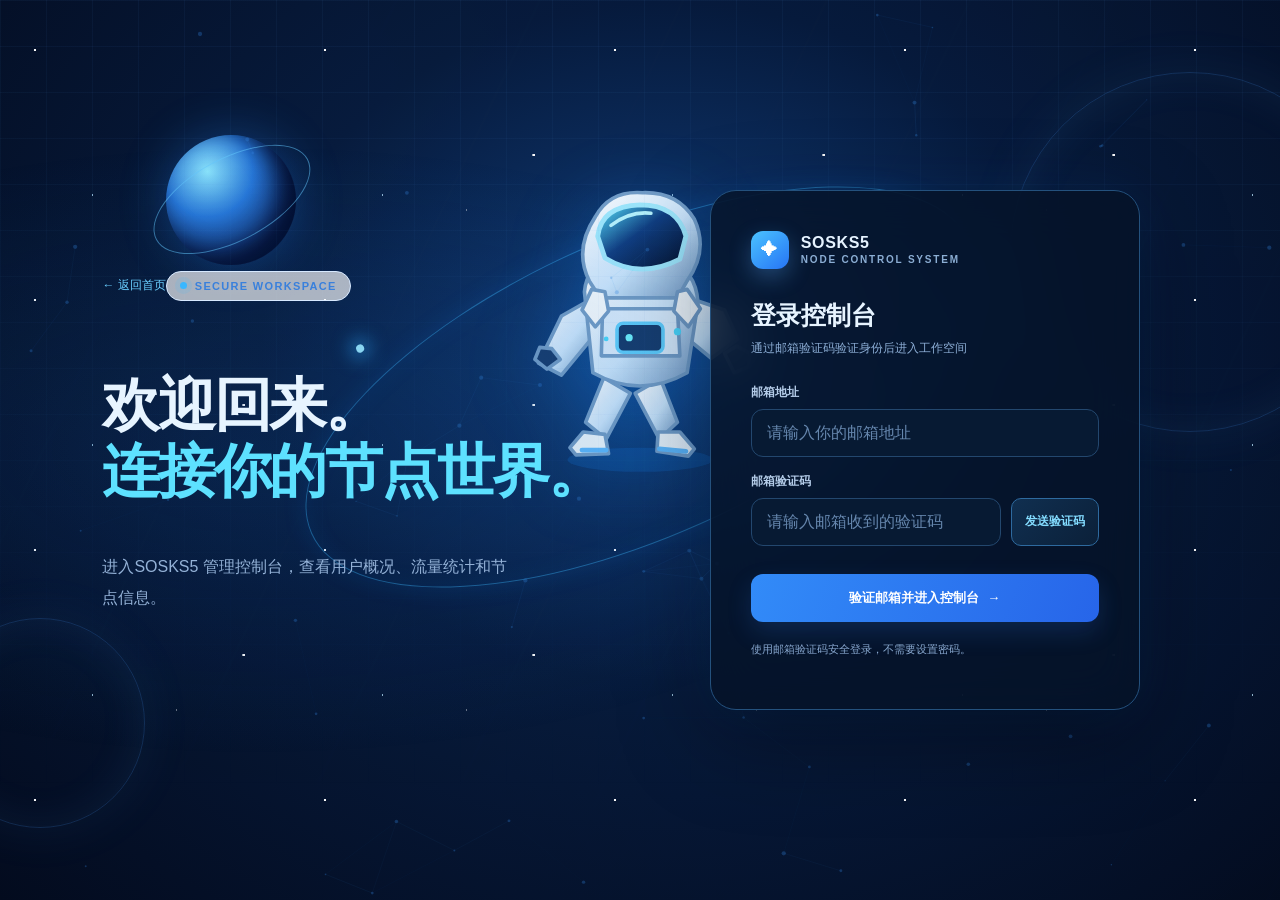
==== index.html @ ca7ce2de "Connect email code login to FastAPI auth endpoints" ====
<!doctype html>
<html lang="zh-CN">
<head>
<meta charset="utf-8">
<meta name="viewport" content="width=device-width, initial-scale=1, viewport-fit=cover">
<meta name="theme-color" content="#071b3d"><meta name="description" content="SOSKS5 海外服务与机器人管理控制台"><link rel="icon" type="image/svg+xml" href="data:image/svg+xml,%3Csvg xmlns=%27http://www.w3.org/2000/svg%27 viewBox=%270 0 64 64%27%3E%3Crect width=%2764%27 height=%2764%27 rx=%2716%27 fill=%27%230b2b5a%27/%3E%3Cpath d=%27M13 21h38v6H13zm0 16h38v6H13z%27 fill=%27%235de1ff%27/%3E%3Ctext x=%2732%27 y=%2734%27 font-size=%2717%27 text-anchor=%27middle%27 font-family=%27Arial%27 font-weight=%27bold%27 fill=%27white%27%3ES5%3C/text%3E%3C/svg%3E">
<title>SOSKS5 · 管理控制台</title>
<style>
:root{--blue:#2678f3;--blue2:#59b8ff;--navy:#10284d;--ink:#1e3555;--muted:#7890ad;--line:#dce9f8;--glass:rgba(255,255,255,.78);--shadow:0 24px 70px rgba(42,103,181,.13)}
*{box-sizing:border-box}html,body{margin:0;min-height:100%;font-family:Inter,-apple-system,BlinkMacSystemFont,"Segoe UI","PingFang SC","Microsoft YaHei",sans-serif;color:var(--ink);background:#f5faff}button,input{font:inherit}button{cursor:pointer}.ambient{position:fixed;inset:0;z-index:0;overflow:hidden;pointer-events:none;background:radial-gradient(ellipse at 18% 12%,rgba(101,185,255,.22),transparent 36%),radial-gradient(ellipse at 84% 72%,rgba(71,140,255,.13),transparent 38%),linear-gradient(135deg,#f9fcff,#edf6ff 55%,#fafdff)}.ambient:before{content:"";position:absolute;inset:-40%;background:repeating-linear-gradient(115deg,transparent 0 64px,rgba(72,150,235,.055) 65px 66px,transparent 67px 130px);animation:drift 32s linear infinite}.ambient:after{content:"";position:absolute;inset:0;background-image:linear-gradient(rgba(80,145,220,.055) 1px,transparent 1px),linear-gradient(90deg,rgba(80,145,220,.055) 1px,transparent 1px);background-size:46px 46px;mask-image:linear-gradient(to bottom,rgba(0,0,0,.8),transparent 90%)}#particles{position:absolute;inset:0;width:100%;height:100%;opacity:.7}.orb{position:absolute;border:1px solid rgba(76,159,255,.2);border-radius:50%;box-shadow:inset 0 0 45px rgba(98,178,255,.08),0 0 55px rgba(98,178,255,.07);animation:float 10s ease-in-out infinite}.orb.one{width:360px;height:360px;right:-90px;top:8%}.orb.two{width:210px;height:210px;left:-65px;bottom:8%;animation-delay:-4s}.app{position:relative;z-index:1;min-height:100vh}.topbar{height:78px;display:flex;align-items:center;justify-content:space-between;padding:0 clamp(20px,5vw,76px);border-bottom:1px solid rgba(204,225,247,.75);background:rgba(255,255,255,.58);backdrop-filter:blur(16px)}.brand{display:flex;align-items:center;gap:12px;font-weight:800;letter-spacing:.04em;color:#153861}.brandmark{width:38px;height:38px;display:grid;place-items:center;border-radius:12px;color:white;background:linear-gradient(140deg,#4bc3ff,#2674f5);box-shadow:0 8px 22px #5ba8f555}.brandmark svg{width:23px}.brand small{display:block;font-size:10px;color:#7d9abb;font-weight:600;letter-spacing:.18em;margin-top:2px}.nav{display:flex;align-items:center;gap:28px}.nav a{font-size:13px;color:#64809f;text-decoration:none}.nav a:hover{color:var(--blue)}.btn{border:0;border-radius:12px;padding:12px 19px;font-weight:700;font-size:13px;transition:.2s;display:inline-flex;align-items:center;justify-content:center;gap:8px}.btn-primary{color:white;background:linear-gradient(110deg,#328bf8,#2765e9);box-shadow:0 10px 25px #337ff52c}.btn-primary:hover{transform:translateY(-2px);box-shadow:0 14px 28px #337ff545}.btn-soft{color:#2d73d8;background:#e9f3ff;border:1px solid #d6e8ff}.eyebrow{display:inline-flex;align-items:center;gap:8px;border:1px solid #d7e9ff;border-radius:99px;padding:8px 13px;background:#ffffffa8;color:#3980dc;font-size:11px;font-weight:800;letter-spacing:.12em}.pulse{width:7px;height:7px;border-radius:50%;background:#39b7ff;box-shadow:0 0 0 5px #39b7ff22;animation:pulse 2s infinite}.hero{max-width:1200px;margin:auto;min-height:calc(100vh - 78px);padding:72px 28px 66px;display:grid;grid-template-columns:1.03fr .97fr;align-items:center;gap:48px}.hero-copy h1{font-size:clamp(40px,5.4vw,70px);line-height:1.12;letter-spacing:-.055em;margin:24px 0 20px;color:#16375f}.hero-copy h1 span{display:block;background:linear-gradient(100deg,#2a74ee,#48b9ff);-webkit-background-clip:text;background-clip:text;color:transparent}.hero-copy p{max-width:520px;line-height:1.9;color:#718aa8;font-size:15px}.hero-actions{display:flex;gap:12px;flex-wrap:wrap;margin-top:30px}.trust{display:flex;align-items:center;gap:15px;margin-top:42px;color:#8298b2;font-size:11px}.trust-line{height:1px;width:42px;background:#b9d5f2}.preview-wrap{position:relative;padding:16px}.preview-glow{position:absolute;inset:10% 0;border-radius:36px;background:#65b6ff44;filter:blur(45px)}.preview{position:relative;border:1px solid #ffffffd9;border-radius:24px;background:rgba(255,255,255,.76);backdrop-filter:blur(20px);box-shadow:0 30px 90px #4b91d526;padding:20px;transform:perspective(1000px) rotateY(-5deg) rotateX(2deg);animation:previewFloat 7s ease-in-out infinite}.preview-head{display:flex;align-items:center;justify-content:space-between;padding-bottom:17px;border-bottom:1px solid #e3eefb}.preview-title{font-weight:800;font-size:14px}.live{font-size:10px;color:#25a77c;background:#e4fbf2;border-radius:99px;padding:6px 9px}.preview-stats{display:grid;grid-template-columns:repeat(2,1fr);gap:12px;margin:17px 0}.stat{padding:15px;border:1px solid #e5effb;border-radius:15px;background:#ffffffb8}.stat label{display:block;color:#8aa0ba;font-size:10px}.stat strong{display:block;font-size:24px;color:#214d82;margin:8px 0 4px}.stat small{font-size:10px;color:#39a9d8}.chart{height:150px;padding:12px;border-radius:15px;background:linear-gradient(180deg,#f3f9ff,#ffffffa8);border:1px solid #e5effb}.chart svg{width:100%;height:100%;overflow:visible}.preview-users{display:flex;align-items:center;justify-content:space-between;margin-top:17px;font-size:11px;color:#7b93b0}.avatars{display:flex}.avatar{width:27px;height:27px;border-radius:50%;display:grid;place-items:center;border:2px solid white;background:#d8eaff;color:#3678c9;font-size:9px;margin-left:-6px}.features{max-width:1120px;margin:0 auto;padding:10px 28px 80px;display:grid;grid-template-columns:repeat(3,1fr);gap:18px}.feature{border:1px solid #e0edfb;background:#ffffffa6;border-radius:18px;padding:23px;box-shadow:0 10px 35px #568ec20a}.feature-icon{width:42px;height:42px;border-radius:13px;background:#e5f2ff;color:#3986e9;display:grid;place-items:center;font-size:20px}.feature h3{font-size:14px;margin:17px 0 8px}.feature p{font-size:12px;line-height:1.8;color:#8197b1;margin:0}.view{display:none;min-height:100vh}.view.active{display:block}.login-layout{min-height:100vh;display:grid;grid-template-columns:1fr 1fr;align-items:center;gap:5vw;padding:40px clamp(20px,8vw,120px)}.login-message h1{font-size:clamp(34px,4.5vw,58px);line-height:1.15;color:#17395f;letter-spacing:-.04em}.login-message p{color:#7890ad;line-height:1.9;max-width:420px}.login-card{width:min(100%,430px);justify-self:center;border:1px solid #ffffff;background:rgba(255,255,255,.78);backdrop-filter:blur(24px);box-shadow:var(--shadow);border-radius:26px;padding:clamp(24px,4vw,40px)}.login-card h2{margin:0 0 8px;font-size:25px;color:#1d416c}.sub{font-size:12px;color:#8ba0b8;margin:0 0 27px}.field{display:block;margin:16px 0}.field span{display:block;font-size:12px;font-weight:700;color:#4c6d91;margin-bottom:8px}.field input{width:100%;padding:14px 15px;border:1px solid #dce9f8;border-radius:12px;outline:none;background:#fafdff;color:#183b63}.field input:focus{border-color:#6db4ff;box-shadow:0 0 0 4px #6db4ff20}.login-card .btn{width:100%;margin-top:12px;padding:15px}.hint{font-size:11px;color:#8aa0b8;line-height:1.7;margin-top:18px}.backlink{border:0;background:none;color:#5487bf;padding:0;margin-bottom:30px;font-size:12px}.dash{display:grid;grid-template-columns:240px minmax(0,1fr);min-height:100vh}.sidebar{position:relative;z-index:2;padding:25px 16px;border-right:1px solid #deebf9;background:rgba(255,255,255,.73);backdrop-filter:blur(20px);display:flex;flex-direction:column}.sidebrand{padding:0 10px 28px}.side-label{font-size:10px;color:#9aadc4;font-weight:800;letter-spacing:.14em;padding:15px 12px 9px}.side-link{display:flex;align-items:center;gap:12px;width:100%;border:0;background:transparent;color:#7890ac;text-align:left;padding:12px;border-radius:12px;font-size:13px;margin:2px 0}.side-link .ico{width:22px;text-align:center;font-size:16px}.side-link.active,.side-link:hover{color:#2a76e6;background:#eaf4ff}.side-bottom{margin-top:auto;border-top:1px solid #e2edf9;padding-top:15px}.profile{display:flex;gap:10px;align-items:center;padding:12px}.profile-icon{width:34px;height:34px;border-radius:12px;background:linear-gradient(140deg,#bce8ff,#dbe7ff);display:grid;place-items:center;color:#3179d4}.profile strong{font-size:11px;display:block}.profile small{font-size:10px;color:#8ba1ba}.dash-main{min-width:0;padding:0 clamp(16px,3vw,38px) 40px}.dash-top{height:78px;display:flex;align-items:center;justify-content:space-between;border-bottom:1px solid #deebf9}.crumb{font-size:12px;color:#91a5bd}.crumb strong{color:#31557d}.top-actions{display:flex;align-items:center;gap:10px}.icon-btn{width:36px;height:36px;border-radius:11px;border:1px solid #dfebf8;background:#ffffffb5;color:#6487ae}.dash-content{padding-top:30px;max-width:1400px;margin:auto}.page-heading{display:flex;justify-content:space-between;align-items:center;gap:14px;margin-bottom:24px}.page-heading h1{margin:0;color:#193d68;font-size:25px;letter-spacing:-.03em}.page-heading p{margin:7px 0 0;color:#8ba0b9;font-size:12px}.overview-grid{display:grid;grid-template-columns:repeat(4,minmax(0,1fr));gap:14px}.metric{padding:19px;border:1px solid #deebf9;background:#ffffffbd;border-radius:17px;box-shadow:0 8px 30px #4b89c00a;min-width:0}.metric-top{display:flex;align-items:center;justify-content:space-between;color:#7f97b3;font-size:11px}.metric-icon{width:32px;height:32px;display:grid;place-items:center;border-radius:10px;background:#e8f3ff;color:#3886ed;font-size:16px}.metric strong{display:block;font-size:27px;color:#204a7b;margin:16px 0 7px;letter-spacing:-.04em}.metric small{font-size:10px;color:#7e9ab8}.metric small em{font-style:normal;color:#26a57a;font-weight:700}.dash-columns{display:grid;grid-template-columns:minmax(0,1.55fr) minmax(240px,.85fr);gap:16px;margin-top:17px}.panel{border:1px solid #deebf9;background:#ffffffbd;border-radius:18px;min-width:0;overflow:hidden}.panel-head{display:flex;align-items:center;justify-content:space-between;padding:19px 20px;border-bottom:1px solid #e7f0fa}.panel-head h3{margin:0;font-size:13px;color:#2c4f77}.panel-head small{font-size:10px;color:#91a6bf}.chart-large{height:240px;padding:20px}.chart-large svg{width:100%;height:100%}.usage-list{padding:8px 20px 17px}.usage-row{margin:16px 0}.usage-label{display:flex;justify-content:space-between;font-size:11px;color:#607d9e;margin-bottom:9px}.usage-label strong{color:#31577f}.bar{height:7px;background:#edf4fc;border-radius:99px;overflow:hidden}.bar span{display:block;height:100%;border-radius:99px;background:linear-gradient(90deg,#60c7ff,#3478f4)}.table-panel{margin-top:17px}.table-scroll{overflow-x:auto}table{width:100%;border-collapse:collapse;min-width:600px}th,td{text-align:left;padding:15px 20px;border-bottom:1px solid #edf3fa;font-size:11px}th{font-size:10px;letter-spacing:.04em;color:#91a5bd;background:#fbfdff;font-weight:700}td{color:#5c7898}.user-name{display:flex;align-items:center;gap:10px;color:#315477;font-weight:700}.mini-avatar{width:29px;height:29px;border-radius:10px;background:#e0f0ff;display:grid;place-items:center;color:#4288d6}.status{display:inline-flex;align-items:center;gap:6px;padding:6px 9px;border-radius:99px;font-size:10px;background:#e7fbf2;color:#279a72}.status:before{content:"";width:5px;height:5px;background:#29b887;border-radius:50%}.status.warn{background:#fff4df;color:#b88125}.status.warn:before{background:#e7ad42}.table-action{border:0;background:none;color:#3b82e7;font-size:11px}.empty-page{padding:60px 20px;text-align:center;color:#8198b3}.empty-page .bigicon{font-size:32px}.empty-page h2{color:#31577f;font-size:19px}.empty-page p{font-size:12px}.toast{position:fixed;z-index:10;bottom:24px;left:50%;transform:translate(-50%,20px);opacity:0;pointer-events:none;background:#173c67;color:white;border-radius:12px;padding:12px 18px;font-size:12px;box-shadow:0 12px 32px #173c6730;transition:.25s}.toast.show{opacity:1;transform:translate(-50%,0)}.mobile-menu{display:none}
@keyframes drift{to{transform:translate3d(80px,50px,0)}}@keyframes float{0%,100%{transform:translateY(0)}50%{transform:translateY(-18px)}}@keyframes pulse{50%{box-shadow:0 0 0 8px #39b7ff08}}@keyframes previewFloat{0%,100%{transform:perspective(1000px) rotateY(-5deg) rotateX(2deg) translateY(0)}50%{transform:perspective(1000px) rotateY(-3deg) rotateX(1deg) translateY(-9px)}}
@media(max-width:900px){.hero{grid-template-columns:1fr;gap:28px;padding-top:54px}.hero-copy{max-width:700px}.preview-wrap{max-width:650px;width:100%;margin:auto}.features{grid-template-columns:1fr 1fr}.login-layout{grid-template-columns:1fr;gap:28px;padding-top:50px;padding-bottom:50px}.login-message{text-align:center}.login-message p{margin:auto}.login-card{width:min(100%,480px)}.dash{grid-template-columns:76px minmax(0,1fr)}.sidebar{padding:20px 10px}.sidebrand{padding:0 9px 25px}.sidebrand .brandtext,.side-link .linktext,.side-label,.profile .profile-text{display:none}.side-link{justify-content:center;padding:13px 8px}.side-link .ico{font-size:18px}.profile{justify-content:center;padding:12px 0}.overview-grid{grid-template-columns:repeat(2,minmax(0,1fr))}.dash-columns{grid-template-columns:1fr}.dash-main{padding-left:18px;padding-right:18px}}
@media(max-width:560px){.topbar{height:66px;padding:0 17px}.nav{gap:12px}.nav a{display:none}.hero{min-height:auto;padding:52px 20px 45px}.hero-copy h1{font-size:43px}.hero-copy p{font-size:13px}.preview{padding:13px;transform:none;animation:none}.preview-stats{gap:8px}.stat{padding:12px}.stat strong{font-size:21px}.chart{height:120px}.features{grid-template-columns:1fr;padding:0 20px 50px}.feature{padding:20px}.trust{margin-top:30px}.login-layout{padding:28px 18px}.login-message h1{font-size:36px}.login-message p{font-size:13px}.login-card{padding:25px 21px}.dash{grid-template-columns:1fr}.sidebar{position:sticky;top:0;z-index:5;flex-direction:row;align-items:center;justify-content:space-between;padding:9px 12px;border-right:0;border-bottom:1px solid #deebf9}.sidebrand{padding:0}.sidebrand .brandtext{display:block}.sidebrand .brandtext small{display:none}.sidebrand .brandmark{width:34px;height:34px}.sidebar nav{display:flex;gap:3px}.side-label,.side-bottom{display:none}.side-link{margin:0;padding:9px 10px}.side-link .ico{font-size:16px}.linktext{display:none}.dash-main{padding:0 13px 30px}.dash-top{height:59px}.crumb{font-size:10px}.top-actions .btn{padding:10px 12px;font-size:11px}.dash-content{padding-top:22px}.page-heading h1{font-size:22px}.page-heading p{font-size:10px}.page-heading .btn{padding:10px 12px;font-size:11px}.overview-grid{gap:9px}.metric{padding:13px}.metric-top{font-size:10px}.metric-icon{width:27px;height:27px}.metric strong{font-size:23px;margin:12px 0 5px}.metric small{font-size:9px}.dash-columns{gap:12px}.panel-head{padding:15px}.chart-large{height:185px;padding:12px}.usage-list{padding:5px 15px 14px}.table-panel{margin-top:12px}.table-panel .panel-head{padding:15px}.mobile-menu{display:block}}
@media(prefers-reduced-motion:reduce){*,*:before,*:after{animation:none!important;scroll-behavior:auto!important;transition:none!important}}

/* SOSKS5 animated astronaut identity */
.astronaut-scene{position:absolute;inset:0;overflow:hidden;background:radial-gradient(ellipse at 52% 38%,#123f7d 0%,#071b3d 43%,#030b1e 100%);opacity:.98}
.astronaut-scene:before{content:"";position:absolute;inset:0;background-image:radial-gradient(2px 2px at 12% 20%,#fff 55%,transparent 70%),radial-gradient(1px 1px at 70% 12%,#b9e7ff 55%,transparent 70%),radial-gradient(2px 2px at 84% 62%,#fff 55%,transparent 70%),radial-gradient(1px 1px at 32% 78%,#b9e7ff 55%,transparent 70%),radial-gradient(1px 1px at 61% 84%,#fff 55%,transparent 70%);background-size:290px 250px;animation:starDrift 24s linear infinite}
.space-orbit{position:absolute;left:50%;top:43%;width:min(78vw,720px);height:min(34vw,300px);border:1px solid #3db8ff70;border-radius:50%;transform:translate(-50%,-50%) rotate(-24deg);box-shadow:0 0 24px #168aff20,inset 0 0 24px #168aff15;animation:orbitGlow 6s ease-in-out infinite}
.space-orbit:after{content:"";position:absolute;left:16%;top:-4px;width:8px;height:8px;border-radius:50%;background:#9ceaff;box-shadow:0 0 18px 6px #30aaff90}
.astronaut{position:absolute;width:clamp(150px,25vw,290px);left:50%;top:36%;transform:translate(-50%,-50%);filter:drop-shadow(0 15px 35px #168bff55);animation:astronautFloat 5.8s ease-in-out infinite;transform-origin:50% 50%}
.astronaut svg{width:100%;height:auto;overflow:visible}.space-planet{position:absolute;width:clamp(65px,11vw,130px);height:clamp(65px,11vw,130px);border-radius:50%;left:13%;top:15%;background:radial-gradient(circle at 32% 28%,#8ee8ff,#2879db 35%,#10275e 72%);box-shadow:inset -14px -10px 24px #020c2c,0 0 48px #288dff55;animation:planetFloat 9s ease-in-out infinite}.space-planet:after{content:"";position:absolute;inset:18% -16%;border:1px solid #65caff88;border-radius:50%;transform:rotate(-28deg)}
@keyframes astronautFloat{0%,100%{translate:0 0;rotate:-3deg}50%{translate:0 -16px;rotate:3deg}}@keyframes planetFloat{0%,100%{translate:0 0}50%{translate:8px -10px}}@keyframes starDrift{from{background-position:0 0,0 0,0 0,0 0,0 0}to{background-position:290px 250px,-190px 160px,130px -200px,250px 180px,-170px 90px}}@keyframes orbitGlow{0%,100%{opacity:.55}50%{opacity:1}}
@media(max-width:700px){.astronaut-scene{background:radial-gradient(ellipse at 50% 34%,#123f7d 0%,#071b3d 45%,#030b1e 100%)}.space-orbit{width:118vw;height:52vw;top:34%}.astronaut{width:clamp(170px,58vw,250px);top:32%}.space-planet{left:5%;top:13%;width:68px;height:68px}}
@media(prefers-reduced-motion:reduce){.astronaut,.space-planet,.space-orbit,.astronaut-scene:before{animation:none!important}}

/* Dark glass login is the default entry point on GitHub Pages. */
html,body{background:#030914;color:#e6f3ff}
.ambient{background:radial-gradient(ellipse at 18% 15%,rgba(24,102,190,.28),transparent 38%),radial-gradient(ellipse at 82% 78%,rgba(25,75,160,.24),transparent 40%),linear-gradient(135deg,#030711,#071a34 58%,#020711)}
.ambient:before{background:repeating-linear-gradient(115deg,transparent 0 64px,rgba(76,170,255,.07) 65px 66px,transparent 67px 130px)}
.ambient:after{background-image:linear-gradient(rgba(80,145,220,.08) 1px,transparent 1px),linear-gradient(90deg,rgba(80,145,220,.08) 1px,transparent 1px)}
.login-layout{position:relative;z-index:1;background:radial-gradient(ellipse at 20% 50%,rgba(22,90,166,.18),transparent 48%);color:#e6f3ff}
.login-message h1{color:#e7f4ff}.login-message h1 span{color:#5de1ff!important}
.login-message p{color:#94b2d7}
.login-card{background:rgba(5,19,40,.82);border-color:#24517d;box-shadow:0 28px 90px rgba(0,0,0,.38),0 0 50px rgba(34,137,255,.10)}
.login-card h2{color:#e7f4ff}.login-card .sub{color:#8daed5}
.field span{color:#b4cce8}.field input{background:#071a33;border-color:#23476e;color:#e8f4ff}
.field input::placeholder{color:#6586ad}.field input:focus{border-color:#55c9ff;box-shadow:0 0 0 4px #3abaff20}
.login-card .hint{color:#89a8cf}.backlink{color:#6acfff}
.login-layout .brand{color:#e6f3ff}.login-layout .brand small{color:#8caed4}
@media(max-width:760px){.login-layout{grid-template-columns:1fr;gap:18px;padding:28px 20px}.login-message h1{font-size:clamp(32px,9vw,46px)}.login-card{width:100%;max-width:460px}.login-message p{font-size:13px}}


.code-field{display:flex;gap:10px;align-items:stretch}
.code-field input{flex:1;min-width:0}
.send-code-btn{flex:0 0 auto;border:1px solid #2e6a9f;border-radius:10px;background:linear-gradient(135deg,#102f50,#0b2039);color:#83dcff;padding:0 13px;font-size:12px;font-weight:700;cursor:pointer;white-space:nowrap;transition:.2s}
.send-code-btn:hover:not(:disabled){border-color:#63d7ff;box-shadow:0 0 18px #28aaff22}
.send-code-btn:disabled{opacity:.55;cursor:not-allowed}
.auth-error{display:none;color:#ff737e;font-size:12px;line-height:1.65;margin:12px 0 0;overflow-wrap:anywhere}
.auth-error.visible{display:block}
#loginBtn:disabled{opacity:.65;cursor:wait}

</style>
</head>
<body>
<div class="ambient"><div class="astronaut-scene" aria-hidden="true"><div class="space-planet"></div><div class="space-orbit"></div><div class="astronaut"><svg viewBox="0 0 240 270" xmlns="http://www.w3.org/2000/svg" role="img" aria-label="漂浮的宇航员"><defs><linearGradient id="suit" x1="0" y1="0" x2="1" y2="1"><stop stop-color="#fff"/><stop offset=".55" stop-color="#cce8ff"/><stop offset="1" stop-color="#719cc8"/></linearGradient><linearGradient id="visor" x1="0" y1="0" x2="1" y2="1"><stop stop-color="#57e5ff"/><stop offset=".45" stop-color="#123f83"/><stop offset="1" stop-color="#06132d"/></linearGradient></defs><ellipse cx="120" cy="249" rx="60" ry="10" fill="#168bff" opacity=".18"/><g stroke="#739ec9" stroke-width="3" stroke-linejoin="round"><path d="M83 145 55 179 36 169 55 130 78 117Z" fill="url(#suit)"/><path d="M151 142 179 165 201 149 190 125 163 116Z" fill="url(#suit)"/><path d="M90 181 75 218 92 232 112 194Z" fill="url(#suit)"/><path d="M137 182 151 218 136 232 116 194Z" fill="url(#suit)"/><path d="M73 226 91 228 94 244 67 245 62 239Z" fill="#edf8ff"/><path d="M135 226 153 226 165 240 160 246 134 242Z" fill="#edf8ff"/><path d="M74 110 Q76 87 99 83 L143 85 Q166 91 168 119 L159 177 Q120 199 81 177Z" fill="url(#suit)"/><path d="M89 124 151 124 153 163 88 163Z" fill="#d9edff"/><rect x="101" y="136" width="38" height="24" rx="5" fill="#173d70" stroke="#5fcfff"/><circle cx="111" cy="148" r="3" fill="#6ef2ff" stroke="none"/><path d="M78 101 Q65 75 83 48 Q95 26 122 28 Q151 27 165 50 Q177 76 159 101 L151 115 87 115Z" fill="url(#suit)"/><path d="M85 64 Q88 39 120 38 Q151 38 158 64 L153 83 Q120 100 91 82Z" fill="url(#visor)" stroke="#9feaff" stroke-width="4"/><path d="M96 55 Q112 43 129 45" fill="none" stroke="#b8f5ff" stroke-width="3" stroke-linecap="round"/><path d="M80 108 72 125 83 139 94 126 91 110Z" fill="#f4fbff"/><path d="M159 108 170 124 160 139 148 126 151 110Z" fill="#f4fbff"/><path d="M54 166 43 174 33 166 37 156 47 157Z" fill="#173d70"/><path d="M190 161 200 155 211 161 210 172 198 177Z" fill="#173d70"/><path d="M72 241 92 241M136 240 158 242" stroke="#5ebaff" stroke-width="4" stroke-linecap="round"/></g><g fill="#4ad9ff"><circle cx="151" cy="143" r="3"/><circle cx="92" cy="149" r="2"/></g></svg></div><canvas id="particles"></canvas></div><div class="orb one"></div><div class="orb two"></div></div>
<div class="app">
<section id="landing" class="view">
<header class="topbar"><div class="brand"><div class="brandmark"><svg viewBox="0 0 24 24" fill="none" stroke="currentColor" stroke-width="1.8"><path d="M12 2 21 7v10l-9 5-9-5V7l9-5Z"/><path d="m7 9 5-3 5 3-5 3-5-3Zm0 5 5 3 5-3M12 12v5"/></svg></div><div>SOSKS5<small>NODE CONTROL SYSTEM</small></div></div><nav class="nav"><a href="#features">功能亮点</a><a href="#preview">界面预览</a><button class="btn btn-primary" onclick="showView('login')">进入控制台 ↗</button></nav></header>
<main class="hero"><div class="hero-copy"><div class="eyebrow"><span class="pulse"></span> NEXT-GEN NODE MANAGEMENT</div><h1>让节点管理<span>更清晰、更简单。</span></h1><p>轻量、直观的多协议节点管理中心。把用户、流量和节点状态集中在一个清爽的控制台中，随时掌握运行概况。</p><div class="hero-actions"><button class="btn btn-primary" onclick="showView('login')">开始使用 <span>→</span></button><a class="btn btn-soft" href="#features" style="text-decoration:none">探索功能 ↓</a></div><div class="trust"><span class="trust-line"></span><span>LIGHTWEIGHT</span><span>·</span><span>REAL-TIME READY</span><span>·</span><span>MOBILE FRIENDLY</span></div></div>
<div class="preview-wrap" id="preview"><div class="preview-glow"></div><div class="preview"><div class="preview-head"><div class="preview-title">系统运行概览 <small style="display:block;color:#8ca3bd;font-weight:400;font-size:10px;margin-top:5px">NODE OVERVIEW / DEMO</small></div><span class="live">● 演示数据</span></div><div class="preview-stats"><div class="stat"><label>在线用户</label><strong>128</strong><small>↗ 运行状态良好</small></div><div class="stat"><label>总流量使用</label><strong>68.4 <small style="display:inline;font-size:12px;color:#4d84c1">GB</small></strong><small>本周期累计</small></div></div><div class="chart"><svg viewBox="0 0 420 140" preserveAspectRatio="none"><defs><linearGradient id="area" x1="0" x2="0" y1="0" y2="1"><stop offset="0%" stop-color="#5bb7ff" stop-opacity=".32"/><stop offset="100%" stop-color="#5bb7ff" stop-opacity="0"/></linearGradient></defs><g stroke="#e1edf9" stroke-dasharray="3 5"><path d="M0 25H420M0 60H420M0 95H420M0 130H420"/></g><path d="M0 106 C24 95 32 110 55 83 S88 94 112 72 S151 82 175 54 S207 75 231 64 S264 28 289 45 S325 70 347 37 S389 55 420 18 L420 140 L0 140Z" fill="url(#area)"/><path d="M0 106 C24 95 32 110 55 83 S88 94 112 72 S151 82 175 54 S207 75 231 64 S264 28 289 45 S325 70 347 37 S389 55 420 18" fill="none" stroke="#388cf4" stroke-width="2.5" stroke-linecap="round"/></svg></div><div class="preview-users"><span>活跃用户分布</span><div class="avatars"><div class="avatar">A</div><div class="avatar">B</div><div class="avatar">C</div><div class="avatar">+125</div></div></div></div></div></main>
<div id="features" class="features"><article class="feature"><div class="feature-icon">⌁</div><h3>流量一目了然</h3><p>集中查看流量使用情况与配额，帮助你快速发现异常使用。</p></article><article class="feature"><div class="feature-icon">◇</div><h3>用户管理更轻松</h3><p>统一整理用户、协议与状态，减少重复操作，让管理更高效。</p></article><article class="feature"><div class="feature-icon">◎</div><h3>轻量清爽的体验</h3><p>蓝白科技视觉、动态粒子背景与响应式布局，手机电脑都好用。</p></article></div>
</section>
<section id="login" class="view active"><div class="login-layout"><div class="login-message"><button class="backlink" onclick="showView('landing')">← 返回首页</button><div class="eyebrow"><span class="pulse"></span> SECURE WORKSPACE</div><h1>欢迎回来。<br><span style="color:#3988f3">连接你的节点世界。</span></h1><p>进入SOSKS5 管理控制台，查看用户概况、流量统计和节点信息。</p></div><form class="login-card" id="loginForm"><div class="brand" style="margin-bottom:30px"><div class="brandmark">✦</div><div>SOSKS5<small>NODE CONTROL SYSTEM</small></div></div><h2>登录控制台</h2><p class="sub">通过邮箱验证码验证身份后进入工作空间</p><label class="field"><span>邮箱地址</span><input id="username" type="email" autocomplete="email" placeholder="请输入你的邮箱地址" required></label><div class="field"><span>邮箱验证码</span><div class="code-field"><input id="password" type="text" inputmode="numeric" autocomplete="one-time-code" placeholder="请输入邮箱收到的验证码" required><button class="send-code-btn" id="sendCodeBtn" type="button">发送验证码</button></div></div><button class="btn btn-primary" id="loginBtn" type="submit">验证邮箱并进入控制台 <span>→</span></button><p id="authError" class="auth-error" role="alert" aria-live="polite"></p><p id="authHint" class="hint">使用邮箱验证码安全登录，不需要设置密码。</p></form></div></section>
<section id="dashboard" class="view"><div class="dash"><aside class="sidebar"><div class="sidebrand"><div class="brand"><div class="brandmark">✦</div><div class="brandtext">SOSKS5<small>CONTROL CENTER</small></div></div></div><div class="side-label">工作空间</div><nav><button class="side-link active" data-page="overview" onclick="showPage('overview',this)"><span class="ico">▦</span><span class="linktext">总览</span></button><button class="side-link" data-page="users" onclick="showPage('users',this)"><span class="ico">♙</span><span class="linktext">用户管理</span></button><button class="side-link" data-page="nodes" onclick="showPage('nodes',this)"><span class="ico">⌘</span><span class="linktext">节点管理</span></button><button class="side-link" data-page="bots" onclick="showPage('bots',this)"><span class="ico">◉</span><span class="linktext">机器人管理</span></button><button class="side-link" data-page="settings" onclick="showPage('settings',this)"><span class="ico">⚙</span><span class="linktext">系统设置</span></button></nav><div class="side-bottom"><button class="side-link" onclick="showView('landing')"><span class="ico">↪</span><span class="linktext">退出演示</span></button><div class="profile"><div class="profile-icon">♙</div><div class="profile-text"><strong>管理员</strong><small>演示工作空间</small></div></div></div></aside><main class="dash-main"><header class="dash-top"><div class="crumb">工作空间　/　<strong id="crumbTitle">总览</strong></div><div class="top-actions"><span class="live">● 演示模式</span><button class="icon-btn" onclick="toast('通知中心将在后续版本接入')" aria-label="通知">♧</button></div></header><div class="dash-content" id="dashContent"></div></main></div></section>
</div><div class="toast" id="toast"></div>
<script>
const $=s=>document.querySelector(s);let currentPage='overview';
function showView(id){document.querySelectorAll('.view').forEach(v=>v.classList.remove('active'));$('#'+id).classList.add('active');window.scrollTo({top:0,behavior:'smooth'});if(id==='dashboard')renderPage(currentPage)}

const AUTH_API='https://api.lynli.me/api/auth';
const emailInput=$('#username'),codeInput=$('#password'),sendCodeBtn=$('#sendCodeBtn'),loginBtn=$('#loginBtn'),authError=$('#authError'),authHint=$('#authHint');
let codeCountdownTimer=null,codeSeconds=0;
function showAuthError(message){authError.textContent=message||'请求失败，请稍后重试。';authError.classList.add('visible')}
function clearAuthError(){authError.textContent='';authError.classList.remove('visible')}
function validEmail(){const email=emailInput.value.trim();if(!emailInput.checkValidity()||!email){showAuthError('请输入有效的邮箱地址。');emailInput.focus();return ''}return email}
async function postAuth(path,payload){
  const response=await fetch(AUTH_API+path,{method:'POST',headers:{'Content-Type':'application/json','Accept':'application/json'},body:JSON.stringify(payload)});
  let result={};const raw=await response.text();
  try{result=raw?JSON.parse(raw):{}}catch(_){result={detail:raw}}
  if(!response.ok){throw new Error(result.detail||result.message||result.error||('请求失败（HTTP '+response.status+'）'))}
  return result;
}
sendCodeBtn.addEventListener('click',async()=>{
  clearAuthError();const email=validEmail();if(!email)return;
  if(codeSeconds>0)return;
  sendCodeBtn.disabled=true;sendCodeBtn.textContent='发送中…';
  try{
    const result=await postAuth('/send-code',{email});
    if(result.success===false||result.code===0||result.error)throw new Error(result.detail||result.message||result.error||'验证码发送失败。');
    codeSeconds=60;sendCodeBtn.textContent='重新发送（60秒）';
    codeCountdownTimer=setInterval(()=>{codeSeconds--;if(codeSeconds<=0){clearInterval(codeCountdownTimer);codeCountdownTimer=null;sendCodeBtn.disabled=false;sendCodeBtn.textContent='重新发送'}else{sendCodeBtn.textContent='重新发送（'+codeSeconds+'秒）'}},1000);
    authHint.textContent=result.message||'如果邮箱已注册，请查收验证码邮件。';
  }catch(error){
    sendCodeBtn.disabled=false;sendCodeBtn.textContent='发送验证码';
    showAuthError(error.message||'验证码发送失败，请稍后重试。');
  }
});
$('#loginForm').addEventListener('submit',async e=>{
  e.preventDefault();clearAuthError();
  const email=validEmail();if(!email)return;
  const code=codeInput.value.trim();if(!code){showAuthError('请输入邮箱验证码。');codeInput.focus();return}
  loginBtn.disabled=true;loginBtn.textContent='正在验证…';
  try{
    const result=await postAuth('/login',{email,code});
    const token=result.access_token||(result.data&&result.data.access_token);
    if(!token)throw new Error(result.detail||result.message||'登录接口未返回 access_token。');
    localStorage.setItem('access_token',token);
    toast('登录成功');
    authHint.textContent='登录成功，正在进入控制台…';
    window.location.href='/xieyimianban/admin.html';
  }catch(error){
    showAuthError(error.message||'登录失败，请检查验证码后重试。');
  }finally{
    loginBtn.disabled=false;loginBtn.innerHTML='验证邮箱并进入控制台 <span>→</span>';
  }
});

function showPage(page,el){currentPage=page;document.querySelectorAll('.side-link[data-page]').forEach(x=>x.classList.toggle('active',x.dataset.page===page));renderPage(page)}
function renderPage(page){const titles={overview:'总览',users:'用户管理',nodes:'节点管理',bots:'机器人管理',settings:'系统设置'};$('#crumbTitle').textContent=titles[page]||'总览';const c=$('#dashContent');
if(page==='overview'){c.innerHTML=`<div class="page-heading"><div><h1>系统总览</h1><p>欢迎回来，以下是你的节点运行概况。</p></div><button class="btn btn-soft" onclick="toast('当前显示演示数据')">↻ 刷新概览</button></div><div class="overview-grid"><div class="metric"><div class="metric-top">总用户数 <span class="metric-icon">♙</span></div><strong>128</strong><small><em>演示</em>　注册用户总量</small></div><div class="metric"><div class="metric-top">在线用户 <span class="metric-icon">◎</span></div><strong>96</strong><small><em>75%</em>　演示在线比例</small></div><div class="metric"><div class="metric-top">本周期流量 <span class="metric-icon">⌁</span></div><strong>68.4 GB</strong><small>总配额 120 GB（演示）</small></div><div class="metric"><div class="metric-top">运行节点 <span class="metric-icon">⌘</span></div><strong>3 <small style="font-size:12px">/ 3</small></strong><small><em>正常</em>　演示状态</small></div></div><div class="dash-columns"><section class="panel"><div class="panel-head"><h3>流量使用趋势</h3><small>最近 7 天 · 演示数据</small></div><div class="chart-large"><svg viewBox="0 0 600 220" preserveAspectRatio="none"><defs><linearGradient id="dashArea" x1="0" x2="0" y1="0" y2="1"><stop offset="0%" stop-color="#51b6ff" stop-opacity=".3"/><stop offset="100%" stop-color="#51b6ff" stop-opacity="0"/></linearGradient></defs><g stroke="#e4effa" stroke-dasharray="4 5"><path d="M0 25H600M0 70H600M0 115H600M0 160H600M0 205H600"/></g><path d="M0 166 C35 145 48 178 90 126 S145 155 180 105 S232 121 270 88 S315 120 355 66 S400 92 445 78 S490 35 530 55 S570 40 600 22 L600 220 L0 220Z" fill="url(#dashArea)"/><path d="M0 166 C35 145 48 178 90 126 S145 155 180 105 S232 121 270 88 S315 120 355 66 S400 92 445 78 S490 35 530 55 S570 40 600 22" fill="none" stroke="#3a8cf4" stroke-width="3" stroke-linecap="round"/></svg></div></section><section class="panel"><div class="panel-head"><h3>流量配额使用</h3><small>按协议统计</small></div><div class="usage-list"><div class="usage-row"><div class="usage-label"><span>VLESS</span><strong>42.8 GB / 70 GB</strong></div><div class="bar"><span style="width:61%"></span></div></div><div class="usage-row"><div class="usage-label"><span>VMess</span><strong>18.6 GB / 35 GB</strong></div><div class="bar"><span style="width:53%"></span></div></div><div class="usage-row"><div class="usage-label"><span>Trojan</span><strong>7.0 GB / 15 GB</strong></div><div class="bar"><span style="width:47%"></span></div></div><p style="font-size:10px;color:#91a6bd;line-height:1.8;margin-top:23px">图表为界面演示数据，后续接入节点 API 后显示真实流量。</p></div></section></div><section class="panel table-panel"><div class="panel-head"><h3>最近用户</h3><button class="table-action" onclick="showPage('users')">查看全部 →</button></div><div class="table-scroll"><table><thead><tr><th>用户</th><th>协议</th><th>流量使用</th><th>状态</th><th>创建时间</th></tr></thead><tbody><tr><td><div class="user-name"><span class="mini-avatar">L</span>lin_001</div></td><td>VLESS</td><td>8.2 / 20 GB</td><td><span class="status">正常</span></td><td>2026-10-27</td></tr><tr><td><div class="user-name"><span class="mini-avatar">M</span>momo_02</div></td><td>VMess</td><td>12.6 / 15 GB</td><td><span class="status warn">接近限额</span></td><td>2026-10-26</td></tr><tr><td><div class="user-name"><span class="mini-avatar">A</span>alpha_03</div></td><td>Trojan</td><td>3.1 / 10 GB</td><td><span class="status">正常</span></td><td>2026-10-25</td></tr></tbody></table></div></section>`;}
else if(page==='users'){c.innerHTML=`<div class="page-heading"><div><h1>用户管理</h1><p>查看用户、协议与流量配额。当前为演示列表。</p></div><button class="btn btn-primary" onclick="toast('新增用户表单将在接入后端时实现')">＋ 新增用户</button></div><section class="panel table-panel" style="margin-top:0"><div class="panel-head"><h3>用户列表</h3><small>共 3 条演示记录</small></div><div class="table-scroll"><table><thead><tr><th>用户</th><th>协议</th><th>流量使用</th><th>流量限制</th><th>状态</th><th>操作</th></tr></thead><tbody><tr><td><div class="user-name"><span class="mini-avatar">L</span>lin_001</div></td><td>VLESS</td><td>8.2 GB</td><td>20 GB</td><td><span class="status">正常</span></td><td><button class="table-action" onclick="toast('编辑功能将在后续接入')">编辑</button></td></tr><tr><td><div class="user-name"><span class="mini-avatar">M</span>momo_02</div></td><td>VMess</td><td>12.6 GB</td><td>15 GB</td><td><span class="status warn">接近限额</span></td><td><button class="table-action" onclick="toast('编辑功能将在后续接入')">编辑</button></td></tr><tr><td><div class="user-name"><span class="mini-avatar">A</span>alpha_03</div></td><td>Trojan</td><td>3.1 GB</td><td>10 GB</td><td><span class="status">正常</span></td><td><button class="table-action" onclick="toast('编辑功能将在后续接入')">编辑</button></td></tr></tbody></table></div></section>`;}
else if(page==='nodes'){c.innerHTML=`<div class="page-heading"><div><h1>节点管理</h1><p>集中查看节点健康状态与 API 连接情况。</p></div><button class="btn btn-primary" onclick="toast('添加节点功能将在后续接入')">＋ 添加节点</button></div><div class="overview-grid"><div class="metric"><div class="metric-top">节点总数 <span class="metric-icon">⌘</span></div><strong>3</strong><small>演示节点</small></div><div class="metric"><div class="metric-top">正常运行 <span class="metric-icon">◎</span></div><strong>3</strong><small><em>100%</em> 演示状态</small></div><div class="metric"><div class="metric-top">API 连接 <span class="metric-icon">↔</span></div><strong>待接入</strong><small>尚未连接真实节点</small></div><div class="metric"><div class="metric-top">服务监控 <span class="metric-icon">⌁</span></div><strong>预览</strong><small>真实状态后续接入</small></div></div><section class="panel table-panel"><div class="panel-head"><h3>节点列表</h3><small>演示信息，不代表真实服务器状态</small></div><div class="table-scroll"><table><thead><tr><th>节点名称</th><th>协议</th><th>地址</th><th>连接状态</th><th>操作</th></tr></thead><tbody><tr><td>US-East-01</td><td>VLESS</td><td>未配置</td><td><span class="status warn">未连接</span></td><td><button class="table-action" onclick="toast('节点配置将在后续实现')">配置</button></td></tr><tr><td>US-West-01</td><td>VMess</td><td>未配置</td><td><span class="status warn">未连接</span></td><td><button class="table-action" onclick="toast('节点配置将在后续实现')">配置</button></td></tr><tr><td>Backup-01</td><td>Trojan</td><td>未配置</td><td><span class="status warn">未连接</span></td><td><button class="table-action" onclick="toast('节点配置将在后续实现')">配置</button></td></tr></tbody></table></div></section>`;}
else if(page==='bots'){c.innerHTML=`<div class="page-heading"><div><h1>机器人管理</h1><p>连接你拥有或获授权管理的机器人；未连接 API 前不会显示虚假的在线状态。</p></div></div><div class="overview-grid"><div class="metric"><div class="metric-top">safew <span class="metric-icon">◉</span></div><strong style="font-size:20px">待连接</strong><small>需要机器人 API / 服务地址</small><button class="btn btn-soft" style="margin-top:14px" onclick="toast('safew 尚未接入后端 API，当前不能真实操控')">配置连接</button></div><div class="metric"><div class="metric-top">mivra <span class="metric-icon">◉</span></div><strong style="font-size:20px">待连接</strong><small>需要机器人 API / 服务地址</small><button class="btn btn-soft" style="margin-top:14px" onclick="toast('mivra 尚未接入后端 API，当前不能真实操控')">配置连接</button></div><div class="metric"><div class="metric-top">telegram <span class="metric-icon">◉</span></div><strong style="font-size:20px">待连接</strong><small>需要 Telegram Bot Token 与允许操作的命令范围</small><button class="btn btn-soft" style="margin-top:14px" onclick="toast('Telegram 尚未接入后端 API，当前不能真实操控')">配置连接</button></div></div><section class="panel" style="margin-top:18px"><div class="panel-head"><h3>连接状态</h3><small>安全提示</small></div><p style="color:#718aa8;line-height:1.9;font-size:13px">所有操作按钮目前仅为界面预览。正式接入后，密钥只存服务器环境变量，不写进网页或 GitHub 文件；执行重启、停止、发消息等操作前会按权限校验并记录审计日志。</p></section>`;}
else{c.innerHTML=`<div class="page-heading"><div><h1>系统设置</h1><p>管理控制台外观与系统连接选项。</p></div></div><section class="panel"><div class="panel-head"><h3>系统信息</h3><small>当前版本</small></div><div class="usage-list"><div class="usage-row"><div class="usage-label"><span>面板名称</span><strong>SOSKS5</strong></div></div><div class="usage-row"><div class="usage-label"><span>界面版本</span><strong>UI Preview 0.1</strong></div></div><div class="usage-row"><div class="usage-label"><span>身份认证</span><strong>待接入邮箱验证码</strong></div></div><div class="usage-row"><div class="usage-label"><span>节点 API</span><strong>未配置</strong></div></div><p style="font-size:11px;color:#8198b3;line-height:1.8">当前版本只提供界面与交互预览。正式使用前，需要完成后端登录认证、权限控制、真实流量统计和节点 API 对接。</p></div></section>`;}
}
let toastTimer;function toast(msg){const t=$('#toast');t.textContent=msg;t.classList.add('show');clearTimeout(toastTimer);toastTimer=setTimeout(()=>t.classList.remove('show'),2600)}
// Lightweight animated blue-white particle network; no external dependencies.
(()=>{const canvas=$('#particles'),ctx=canvas.getContext('2d');let w,h,pts=[],raf;function resize(){w=canvas.width=innerWidth*devicePixelRatio;h=canvas.height=innerHeight*devicePixelRatio;canvas.style.width=innerWidth+'px';canvas.style.height=innerHeight+'px';ctx.setTransform(devicePixelRatio,0,0,devicePixelRatio,0,0);pts=Array.from({length:Math.min(72,Math.floor(innerWidth/16))},()=>({x:Math.random()*innerWidth,y:Math.random()*innerHeight,vx:(Math.random()-.5)*.24,vy:(Math.random()-.5)*.24,r:Math.random()*1.7+.5}))}function draw(){ctx.clearRect(0,0,innerWidth,innerHeight);for(let i=0;i<pts.length;i++){const p=pts[i];p.x+=p.vx;p.y+=p.vy;if(p.x<0||p.x>innerWidth)p.vx*=-1;if(p.y<0||p.y>innerHeight)p.vy*=-1;ctx.beginPath();ctx.arc(p.x,p.y,p.r,0,Math.PI*2);ctx.fillStyle='rgba(56,139,232,.42)';ctx.fill();for(let j=i+1;j<pts.length;j++){const q=pts[j],dx=p.x-q.x,dy=p.y-q.y,d=Math.hypot(dx,dy);if(d<118){ctx.strokeStyle='rgba(67,151,236,'+(1-d/118)*.16+')';ctx.lineWidth=1;ctx.beginPath();ctx.moveTo(p.x,p.y);ctx.lineTo(q.x,q.y);ctx.stroke()}}}raf=requestAnimationFrame(draw)}addEventListener('resize',resize);resize();if(!matchMedia('(prefers-reduced-motion: reduce)').matches)draw();else{ctx.clearRect(0,0,innerWidth,innerHeight)}})();
</script>
</body>
</html>
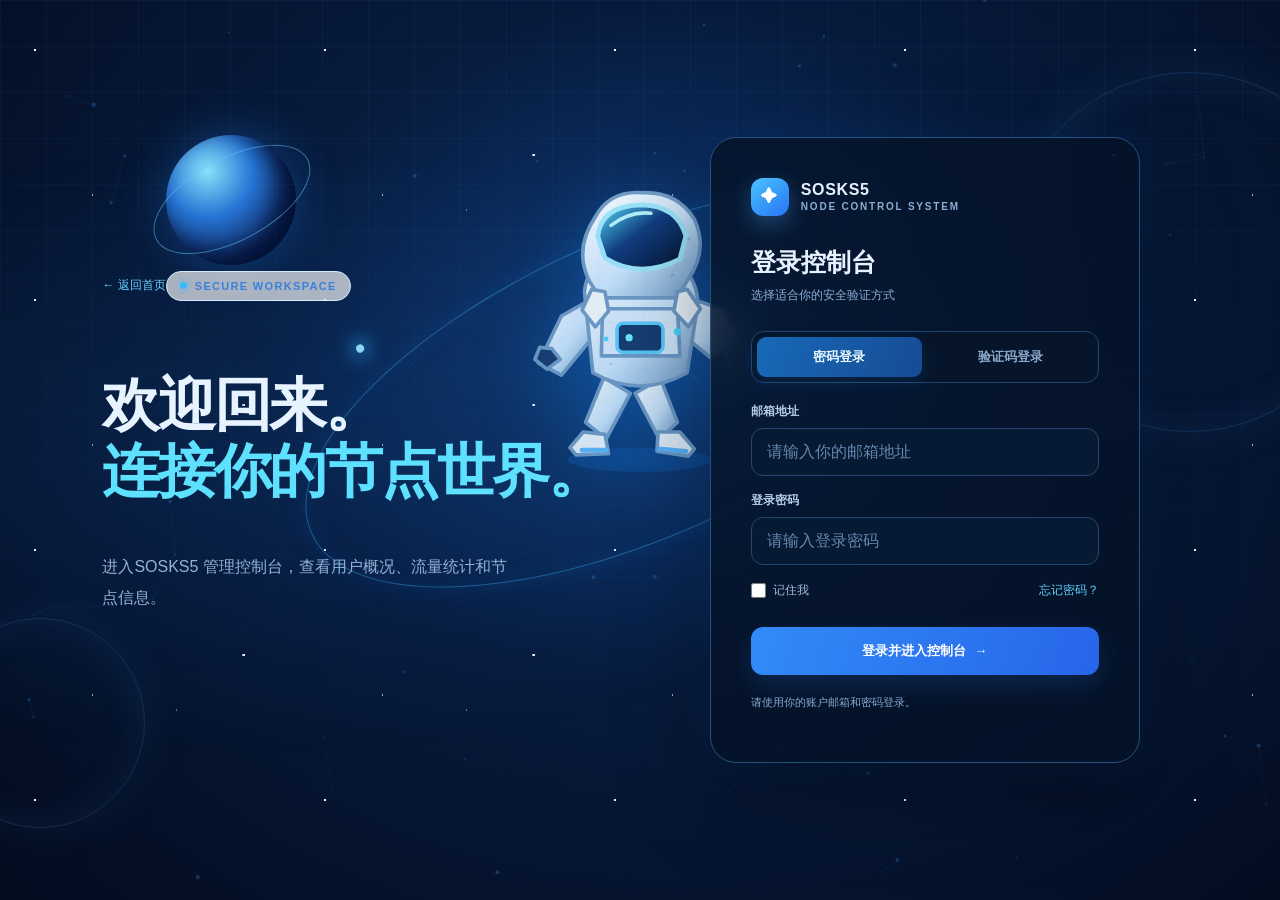
==== commit 471c4f3d: "Add password and email-code login modes with password reset dialog" ====
--- a/index.html
+++ b/index.html
@@ -50,6 +50,20 @@
 .auth-error.visible{display:block}
 #loginBtn:disabled{opacity:.65;cursor:wait}
 
+
+/* Dual-mode authentication and password-reset dialog */
+.auth-tabs{display:grid;grid-template-columns:1fr 1fr;gap:6px;padding:5px;margin:0 0 20px;border:1px solid #21456c;border-radius:13px;background:#06152a}
+.auth-tab{border:0;border-radius:9px;padding:11px 8px;background:transparent;color:#8ca9cc;font-weight:700;font-size:13px;transition:.2s}
+.auth-tab.active{color:#eaf8ff;background:linear-gradient(110deg,#1769b8,#174b94);box-shadow:0 5px 18px #1689ff24}
+.login-options{display:flex;align-items:center;justify-content:space-between;gap:12px;margin:-3px 0 12px;font-size:12px}
+.remember-option{display:inline-flex;align-items:center;gap:7px;color:#9cb8d9;cursor:pointer}.remember-option input{accent-color:#38bfff;width:15px;height:15px;margin:0}
+.text-link{border:0;background:transparent;color:#60cfff;padding:4px 0;font-size:12px;cursor:pointer}.text-link:hover{text-decoration:underline}
+.auth-error{display:none;color:#ff858e;background:#401b2a66;border:1px solid #8f354b88;border-radius:10px;padding:10px 12px;font-size:12px;line-height:1.6;overflow-wrap:anywhere;margin:12px 0 0}.auth-error.visible{display:block}
+.modal-backdrop{position:fixed;inset:0;z-index:30;display:grid;place-items:center;padding:18px;background:#020817c9;backdrop-filter:blur(12px)}.modal-backdrop[hidden],.field[hidden]{display:none!important}
+.reset-modal{position:relative;width:min(100%,470px);max-height:min(90vh,850px);overflow:auto;padding:30px 26px;border:1px solid #28527c;border-radius:22px;background:linear-gradient(145deg,#0a203d,#041022);box-shadow:0 30px 100px #0009}
+.reset-modal h2{margin:0 32px 8px 0;color:#eaf6ff;font-size:23px}.reset-modal .sub{margin-bottom:18px}.reset-modal .field{margin:14px 0}.reset-modal .btn{margin-top:8px}.modal-close{position:absolute;right:17px;top:14px;width:34px;height:34px;border:1px solid #28527c;border-radius:10px;background:#0d2a4a;color:#b8d5f4;font-size:23px;line-height:1}
+.send-code-btn:disabled{opacity:.55;cursor:not-allowed}
+@media(max-width:560px){.reset-modal{padding:27px 19px}.auth-tab{font-size:12px}}
 </style>
 </head>
 <body>
@@ -61,7 +75,35 @@
 <div class="preview-wrap" id="preview"><div class="preview-glow"></div><div class="preview"><div class="preview-head"><div class="preview-title">系统运行概览 <small style="display:block;color:#8ca3bd;font-weight:400;font-size:10px;margin-top:5px">NODE OVERVIEW / DEMO</small></div><span class="live">● 演示数据</span></div><div class="preview-stats"><div class="stat"><label>在线用户</label><strong>128</strong><small>↗ 运行状态良好</small></div><div class="stat"><label>总流量使用</label><strong>68.4 <small style="display:inline;font-size:12px;color:#4d84c1">GB</small></strong><small>本周期累计</small></div></div><div class="chart"><svg viewBox="0 0 420 140" preserveAspectRatio="none"><defs><linearGradient id="area" x1="0" x2="0" y1="0" y2="1"><stop offset="0%" stop-color="#5bb7ff" stop-opacity=".32"/><stop offset="100%" stop-color="#5bb7ff" stop-opacity="0"/></linearGradient></defs><g stroke="#e1edf9" stroke-dasharray="3 5"><path d="M0 25H420M0 60H420M0 95H420M0 130H420"/></g><path d="M0 106 C24 95 32 110 55 83 S88 94 112 72 S151 82 175 54 S207 75 231 64 S264 28 289 45 S325 70 347 37 S389 55 420 18 L420 140 L0 140Z" fill="url(#area)"/><path d="M0 106 C24 95 32 110 55 83 S88 94 112 72 S151 82 175 54 S207 75 231 64 S264 28 289 45 S325 70 347 37 S389 55 420 18" fill="none" stroke="#388cf4" stroke-width="2.5" stroke-linecap="round"/></svg></div><div class="preview-users"><span>活跃用户分布</span><div class="avatars"><div class="avatar">A</div><div class="avatar">B</div><div class="avatar">C</div><div class="avatar">+125</div></div></div></div></div></main>
 <div id="features" class="features"><article class="feature"><div class="feature-icon">⌁</div><h3>流量一目了然</h3><p>集中查看流量使用情况与配额，帮助你快速发现异常使用。</p></article><article class="feature"><div class="feature-icon">◇</div><h3>用户管理更轻松</h3><p>统一整理用户、协议与状态，减少重复操作，让管理更高效。</p></article><article class="feature"><div class="feature-icon">◎</div><h3>轻量清爽的体验</h3><p>蓝白科技视觉、动态粒子背景与响应式布局，手机电脑都好用。</p></article></div>
 </section>
-<section id="login" class="view active"><div class="login-layout"><div class="login-message"><button class="backlink" onclick="showView('landing')">← 返回首页</button><div class="eyebrow"><span class="pulse"></span> SECURE WORKSPACE</div><h1>欢迎回来。<br><span style="color:#3988f3">连接你的节点世界。</span></h1><p>进入SOSKS5 管理控制台，查看用户概况、流量统计和节点信息。</p></div><form class="login-card" id="loginForm"><div class="brand" style="margin-bottom:30px"><div class="brandmark">✦</div><div>SOSKS5<small>NODE CONTROL SYSTEM</small></div></div><h2>登录控制台</h2><p class="sub">通过邮箱验证码验证身份后进入工作空间</p><label class="field"><span>邮箱地址</span><input id="username" type="email" autocomplete="email" placeholder="请输入你的邮箱地址" required></label><div class="field"><span>邮箱验证码</span><div class="code-field"><input id="password" type="text" inputmode="numeric" autocomplete="one-time-code" placeholder="请输入邮箱收到的验证码" required><button class="send-code-btn" id="sendCodeBtn" type="button">发送验证码</button></div></div><button class="btn btn-primary" id="loginBtn" type="submit">验证邮箱并进入控制台 <span>→</span></button><p id="authError" class="auth-error" role="alert" aria-live="polite"></p><p id="authHint" class="hint">使用邮箱验证码安全登录，不需要设置密码。</p></form></div></section>
+<section id="login" class="view active"><div class="login-layout"><div class="login-message"><button class="backlink" onclick="showView('landing')">← 返回首页</button><div class="eyebrow"><span class="pulse"></span> SECURE WORKSPACE</div><h1>欢迎回来。<br><span style="color:#3988f3">连接你的节点世界。</span></h1><p>进入SOSKS5 管理控制台，查看用户概况、流量统计和节点信息。</p></div><form class="login-card" id="loginForm">
+<div class="brand" style="margin-bottom:30px"><div class="brandmark">✦</div><div>SOSKS5<small>NODE CONTROL SYSTEM</small></div></div>
+<h2>登录控制台</h2><p class="sub">选择适合你的安全验证方式</p>
+<div class="auth-tabs" role="tablist" aria-label="登录方式">
+<button type="button" class="auth-tab active" id="passwordTab" role="tab" aria-selected="true" data-mode="password">密码登录</button>
+<button type="button" class="auth-tab" id="codeTab" role="tab" aria-selected="false" data-mode="code">验证码登录</button>
+</div>
+<label class="field"><span>邮箱地址</span><input id="username" type="email" autocomplete="email" placeholder="请输入你的邮箱地址" required></label>
+<div id="passwordFields">
+<label class="field"><span>登录密码</span><input id="loginPassword" type="password" autocomplete="current-password" placeholder="请输入登录密码" required></label>
+<div class="login-options"><label class="remember-option"><input id="rememberMe" type="checkbox"> <span>记住我</span></label><button type="button" class="text-link" id="forgotPasswordBtn">忘记密码？</button></div>
+</div>
+<div class="field" id="codeFields" hidden><span>邮箱验证码</span><div class="code-field"><input id="loginCode" type="text" inputmode="numeric" autocomplete="one-time-code" placeholder="请输入邮箱收到的验证码"><button class="send-code-btn" id="sendCodeBtn" type="button">发送验证码</button></div></div>
+<button class="btn btn-primary" id="loginBtn" type="submit">登录并进入控制台 <span>→</span></button>
+<p id="authError" class="auth-error" role="alert" aria-live="polite"></p><p id="authHint" class="hint">请使用你的账户邮箱和密码登录。</p>
+</form>
+<div class="modal-backdrop" id="resetModal" hidden>
+<section class="reset-modal" role="dialog" aria-modal="true" aria-labelledby="resetTitle">
+<button type="button" class="modal-close" id="closeResetModal" aria-label="关闭">×</button>
+<h2 id="resetTitle">重置登录密码</h2><p class="sub">验证邮箱后设置新密码</p>
+<form id="resetForm">
+<label class="field"><span>邮箱地址</span><div class="code-field"><input id="resetEmail" type="email" autocomplete="email" placeholder="请输入账户邮箱" required><button class="send-code-btn" id="resetSendCodeBtn" type="button">发送验证码</button></div></label>
+<label class="field"><span>邮箱验证码</span><input id="resetCode" type="text" inputmode="numeric" autocomplete="one-time-code" placeholder="请输入验证码" required></label>
+<label class="field"><span>新密码</span><input id="newPassword" type="password" autocomplete="new-password" minlength="8" placeholder="至少 8 位字符" required></label>
+<label class="field"><span>确认新密码</span><input id="confirmPassword" type="password" autocomplete="new-password" minlength="8" placeholder="请再次输入新密码" required></label>
+<p id="resetError" class="auth-error" role="alert" aria-live="polite"></p>
+<button class="btn btn-primary" id="resetSubmitBtn" type="submit">确认重置密码</button>
+</form>
+</section></div></div></section>
 <section id="dashboard" class="view"><div class="dash"><aside class="sidebar"><div class="sidebrand"><div class="brand"><div class="brandmark">✦</div><div class="brandtext">SOSKS5<small>CONTROL CENTER</small></div></div></div><div class="side-label">工作空间</div><nav><button class="side-link active" data-page="overview" onclick="showPage('overview',this)"><span class="ico">▦</span><span class="linktext">总览</span></button><button class="side-link" data-page="users" onclick="showPage('users',this)"><span class="ico">♙</span><span class="linktext">用户管理</span></button><button class="side-link" data-page="nodes" onclick="showPage('nodes',this)"><span class="ico">⌘</span><span class="linktext">节点管理</span></button><button class="side-link" data-page="bots" onclick="showPage('bots',this)"><span class="ico">◉</span><span class="linktext">机器人管理</span></button><button class="side-link" data-page="settings" onclick="showPage('settings',this)"><span class="ico">⚙</span><span class="linktext">系统设置</span></button></nav><div class="side-bottom"><button class="side-link" onclick="showView('landing')"><span class="ico">↪</span><span class="linktext">退出演示</span></button><div class="profile"><div class="profile-icon">♙</div><div class="profile-text"><strong>管理员</strong><small>演示工作空间</small></div></div></div></aside><main class="dash-main"><header class="dash-top"><div class="crumb">工作空间　/　<strong id="crumbTitle">总览</strong></div><div class="top-actions"><span class="live">● 演示模式</span><button class="icon-btn" onclick="toast('通知中心将在后续版本接入')" aria-label="通知">♧</button></div></header><div class="dash-content" id="dashContent"></div></main></div></section>
 </div><div class="toast" id="toast"></div>
 <script>
@@ -69,53 +111,80 @@
 function showView(id){document.querySelectorAll('.view').forEach(v=>v.classList.remove('active'));$('#'+id).classList.add('active');window.scrollTo({top:0,behavior:'smooth'});if(id==='dashboard')renderPage(currentPage)}
 
 const AUTH_API='https://api.lynli.me/api/auth';
-const emailInput=$('#username'),codeInput=$('#password'),sendCodeBtn=$('#sendCodeBtn'),loginBtn=$('#loginBtn'),authError=$('#authError'),authHint=$('#authHint');
-let codeCountdownTimer=null,codeSeconds=0;
+const emailInput=$('#username'),passwordInput=$('#loginPassword'),loginCodeInput=$('#loginCode'),sendCodeBtn=$('#sendCodeBtn'),loginBtn=$('#loginBtn'),authError=$('#authError'),authHint=$('#authHint'),passwordFields=$('#passwordFields'),codeFields=$('#codeFields'),passwordTab=$('#passwordTab'),codeTab=$('#codeTab'),rememberMe=$('#rememberMe');
+const resetModal=$('#resetModal'),resetForm=$('#resetForm'),resetEmail=$('#resetEmail'),resetCode=$('#resetCode'),newPassword=$('#newPassword'),confirmPassword=$('#confirmPassword'),resetError=$('#resetError'),resetSendCodeBtn=$('#resetSendCodeBtn'),resetSubmitBtn=$('#resetSubmitBtn');
+let loginMode='password',loginCountdownTimer=null,loginCodeSeconds=0,resetCountdownTimer=null,resetCodeSeconds=0;
+const rememberedEmail=localStorage.getItem('remembered_email');if(rememberedEmail){emailInput.value=rememberedEmail;rememberMe.checked=true}
 function showAuthError(message){authError.textContent=message||'请求失败，请稍后重试。';authError.classList.add('visible')}
 function clearAuthError(){authError.textContent='';authError.classList.remove('visible')}
-function validEmail(){const email=emailInput.value.trim();if(!emailInput.checkValidity()||!email){showAuthError('请输入有效的邮箱地址。');emailInput.focus();return ''}return email}
+function showResetError(message){resetError.textContent=message||'请求失败，请稍后重试。';resetError.classList.add('visible')}
+function clearResetError(){resetError.textContent='';resetError.classList.remove('visible')}
+function validEmail(input=emailInput,showError=showAuthError){const email=input.value.trim();if(!input.checkValidity()||!email){showError('请输入有效的邮箱地址。');input.focus();return ''}return email}
 async function postAuth(path,payload){
-  const response=await fetch(AUTH_API+path,{method:'POST',headers:{'Content-Type':'application/json','Accept':'application/json'},body:JSON.stringify(payload)});
-  let result={};const raw=await response.text();
-  try{result=raw?JSON.parse(raw):{}}catch(_){result={detail:raw}}
-  if(!response.ok){throw new Error(result.detail||result.message||result.error||('请求失败（HTTP '+response.status+'）'))}
-  return result;
+ const response=await fetch(AUTH_API+path,{method:'POST',headers:{'Content-Type':'application/json','Accept':'application/json'},body:JSON.stringify(payload)});
+ const raw=await response.text();let result={};try{result=raw?JSON.parse(raw):{}}catch(_){result={detail:raw}}
+ if(!response.ok)throw new Error(result.detail||result.message||result.error||('请求失败（HTTP '+response.status+'）'));
+ if(result.success===false||result.error)throw new Error(result.detail||result.message||result.error||'请求未成功。');
+ return result;
 }
+function switchLoginMode(mode){
+ loginMode=mode;const isPassword=mode==='password';
+ passwordTab.classList.toggle('active',isPassword);codeTab.classList.toggle('active',!isPassword);
+ passwordTab.setAttribute('aria-selected',String(isPassword));codeTab.setAttribute('aria-selected',String(!isPassword));
+ passwordFields.hidden=!isPassword;codeFields.hidden=isPassword;
+ passwordInput.required=isPassword;loginCodeInput.required=!isPassword;
+ passwordInput.value='';loginCodeInput.value='';clearAuthError();
+ authHint.textContent=isPassword?'请使用你的账户邮箱和密码登录。':'验证码将发送到你的邮箱，请注意查收。';
+ loginBtn.innerHTML=isPassword?'登录并进入控制台 <span>→</span>':'验证邮箱并进入控制台 <span>→</span>';
+}
+passwordTab.addEventListener('click',()=>switchLoginMode('password'));codeTab.addEventListener('click',()=>switchLoginMode('code'));
 sendCodeBtn.addEventListener('click',async()=>{
-  clearAuthError();const email=validEmail();if(!email)return;
-  if(codeSeconds>0)return;
-  sendCodeBtn.disabled=true;sendCodeBtn.textContent='发送中…';
-  try{
-    const result=await postAuth('/send-code',{email});
-    if(result.success===false||result.code===0||result.error)throw new Error(result.detail||result.message||result.error||'验证码发送失败。');
-    codeSeconds=60;sendCodeBtn.textContent='重新发送（60秒）';
-    codeCountdownTimer=setInterval(()=>{codeSeconds--;if(codeSeconds<=0){clearInterval(codeCountdownTimer);codeCountdownTimer=null;sendCodeBtn.disabled=false;sendCodeBtn.textContent='重新发送'}else{sendCodeBtn.textContent='重新发送（'+codeSeconds+'秒）'}},1000);
-    authHint.textContent=result.message||'如果邮箱已注册，请查收验证码邮件。';
-  }catch(error){
-    sendCodeBtn.disabled=false;sendCodeBtn.textContent='发送验证码';
-    showAuthError(error.message||'验证码发送失败，请稍后重试。');
-  }
+ clearAuthError();const email=validEmail();if(!email||loginCodeSeconds>0)return;
+ sendCodeBtn.disabled=true;sendCodeBtn.textContent='发送中…';
+ try{const result=await postAuth('/send-code',{email});loginCodeSeconds=60;sendCodeBtn.textContent='重新发送（60秒）';
+ loginCountdownTimer=setInterval(()=>{loginCodeSeconds--;if(loginCodeSeconds<=0){clearInterval(loginCountdownTimer);loginCountdownTimer=null;sendCodeBtn.disabled=false;sendCodeBtn.textContent='重新发送'}else sendCodeBtn.textContent='重新发送（'+loginCodeSeconds+'秒）'},1000);
+ authHint.textContent=result.message||'验证码已请求发送，请查收邮箱。';
+ }catch(error){sendCodeBtn.disabled=false;sendCodeBtn.textContent='发送验证码';showAuthError(error.message||'验证码发送失败。')}
 });
 $('#loginForm').addEventListener('submit',async e=>{
-  e.preventDefault();clearAuthError();
-  const email=validEmail();if(!email)return;
-  const code=codeInput.value.trim();if(!code){showAuthError('请输入邮箱验证码。');codeInput.focus();return}
-  loginBtn.disabled=true;loginBtn.textContent='正在验证…';
-  try{
-    const result=await postAuth('/login',{email,code});
-    const token=result.access_token||(result.data&&result.data.access_token);
-    if(!token)throw new Error(result.detail||result.message||'登录接口未返回 access_token。');
-    localStorage.setItem('access_token',token);
-    toast('登录成功');
-    authHint.textContent='登录成功，正在进入控制台…';
-    window.location.href='/xieyimianban/admin.html';
-  }catch(error){
-    showAuthError(error.message||'登录失败，请检查验证码后重试。');
-  }finally{
-    loginBtn.disabled=false;loginBtn.innerHTML='验证邮箱并进入控制台 <span>→</span>';
-  }
-});
-
+ e.preventDefault();clearAuthError();const email=validEmail();if(!email)return;
+ const payload={email};let endpoint;
+ if(loginMode==='password'){const password=passwordInput.value;if(!password){showAuthError('请输入登录密码。');passwordInput.focus();return}payload.password=password;endpoint='/login-password'}
+ else{const code=loginCodeInput.value.trim();if(!code){showAuthError('请输入邮箱验证码。');loginCodeInput.focus();return}payload.code=code;endpoint='/login'}
+ loginBtn.disabled=true;loginBtn.textContent='正在登录…';
+ try{
+  const result=await postAuth(endpoint,payload);const token=result.access_token||(result.data&&result.data.access_token);
+  if(!token)throw new Error(result.detail||result.message||'登录接口未返回 access_token。');
+  if(loginMode==='password'&&!rememberMe.checked){sessionStorage.setItem('access_token',token);localStorage.removeItem('access_token');localStorage.removeItem('remembered_email')}
+  else{localStorage.setItem('access_token',token);sessionStorage.removeItem('access_token');if(loginMode==='password'&&rememberMe.checked)localStorage.setItem('remembered_email',email)}
+  if(loginMode==='code'){localStorage.setItem('access_token',token);sessionStorage.removeItem('access_token')}
+  toast('登录成功');authHint.textContent='登录成功，正在进入控制台…';window.location.href='/xieyimianban/admin.html';
+ }catch(error){showAuthError(error.message||'登录失败，请检查输入后重试。')}
+ finally{loginBtn.disabled=false;loginBtn.innerHTML=loginMode==='password'?'登录并进入控制台 <span>→</span>':'验证邮箱并进入控制台 <span>→</span>'}
+});
+$('#forgotPasswordBtn').addEventListener('click',()=>{clearResetError();resetModal.hidden=false;resetEmail.value=emailInput.value.trim();resetCode.value='';newPassword.value='';confirmPassword.value='';resetEmail.focus()});
+$('#closeResetModal').addEventListener('click',()=>{resetModal.hidden=true});
+resetModal.addEventListener('click',e=>{if(e.target===resetModal)resetModal.hidden=true});
+document.addEventListener('keydown',e=>{if(e.key==='Escape'&&!resetModal.hidden)resetModal.hidden=true});
+resetSendCodeBtn.addEventListener('click',async()=>{
+ clearResetError();const email=validEmail(resetEmail,showResetError);if(!email||resetCodeSeconds>0)return;
+ resetSendCodeBtn.disabled=true;resetSendCodeBtn.textContent='发送中…';
+ try{const result=await postAuth('/send-code',{email});resetCodeSeconds=60;resetSendCodeBtn.textContent='重新发送（60秒）';
+ resetCountdownTimer=setInterval(()=>{resetCodeSeconds--;if(resetCodeSeconds<=0){clearInterval(resetCountdownTimer);resetCountdownTimer=null;resetSendCodeBtn.disabled=false;resetSendCodeBtn.textContent='重新发送'}else resetSendCodeBtn.textContent='重新发送（'+resetCodeSeconds+'秒）'},1000);
+ if(result.message)resetError.textContent='';}
+ catch(error){resetSendCodeBtn.disabled=false;resetSendCodeBtn.textContent='发送验证码';showResetError(error.message||'验证码发送失败。')}
+});
+resetForm.addEventListener('submit',async e=>{
+ e.preventDefault();clearResetError();const email=validEmail(resetEmail,showResetError);if(!email)return;
+ const code=resetCode.value.trim(),password=newPassword.value;
+ if(!code){showResetError('请输入邮箱验证码。');resetCode.focus();return}
+ if(password.length<8){showResetError('新密码至少需要 8 位字符。');newPassword.focus();return}
+ if(password!==confirmPassword.value){showResetError('两次输入的新密码不一致。');confirmPassword.focus();return}
+ resetSubmitBtn.disabled=true;resetSubmitBtn.textContent='正在重置…';
+ try{await postAuth('/reset-password',{email,code,new_password:password});toast('密码重置成功，请使用新密码登录');resetModal.hidden=true;emailInput.value=email;switchLoginMode('password');passwordInput.value='';authHint.textContent='密码已重置，请使用新密码登录。'}
+ catch(error){showResetError(error.message||'密码重置失败，请检查验证码后重试。')}
+ finally{resetSubmitBtn.disabled=false;resetSubmitBtn.textContent='确认重置密码'}
+});
 function showPage(page,el){currentPage=page;document.querySelectorAll('.side-link[data-page]').forEach(x=>x.classList.toggle('active',x.dataset.page===page));renderPage(page)}
 function renderPage(page){const titles={overview:'总览',users:'用户管理',nodes:'节点管理',bots:'机器人管理',settings:'系统设置'};$('#crumbTitle').textContent=titles[page]||'总览';const c=$('#dashContent');
 if(page==='overview'){c.innerHTML=`<div class="page-heading"><div><h1>系统总览</h1><p>欢迎回来，以下是你的节点运行概况。</p></div><button class="btn btn-soft" onclick="toast('当前显示演示数据')">↻ 刷新概览</button></div><div class="overview-grid"><div class="metric"><div class="metric-top">总用户数 <span class="metric-icon">♙</span></div><strong>128</strong><small><em>演示</em>　注册用户总量</small></div><div class="metric"><div class="metric-top">在线用户 <span class="metric-icon">◎</span></div><strong>96</strong><small><em>75%</em>　演示在线比例</small></div><div class="metric"><div class="metric-top">本周期流量 <span class="metric-icon">⌁</span></div><strong>68.4 GB</strong><small>总配额 120 GB（演示）</small></div><div class="metric"><div class="metric-top">运行节点 <span class="metric-icon">⌘</span></div><strong>3 <small style="font-size:12px">/ 3</small></strong><small><em>正常</em>　演示状态</small></div></div><div class="dash-columns"><section class="panel"><div class="panel-head"><h3>流量使用趋势</h3><small>最近 7 天 · 演示数据</small></div><div class="chart-large"><svg viewBox="0 0 600 220" preserveAspectRatio="none"><defs><linearGradient id="dashArea" x1="0" x2="0" y1="0" y2="1"><stop offset="0%" stop-color="#51b6ff" stop-opacity=".3"/><stop offset="100%" stop-color="#51b6ff" stop-opacity="0"/></linearGradient></defs><g stroke="#e4effa" stroke-dasharray="4 5"><path d="M0 25H600M0 70H600M0 115H600M0 160H600M0 205H600"/></g><path d="M0 166 C35 145 48 178 90 126 S145 155 180 105 S232 121 270 88 S315 120 355 66 S400 92 445 78 S490 35 530 55 S570 40 600 22 L600 220 L0 220Z" fill="url(#dashArea)"/><path d="M0 166 C35 145 48 178 90 126 S145 155 180 105 S232 121 270 88 S315 120 355 66 S400 92 445 78 S490 35 530 55 S570 40 600 22" fill="none" stroke="#3a8cf4" stroke-width="3" stroke-linecap="round"/></svg></div></section><section class="panel"><div class="panel-head"><h3>流量配额使用</h3><small>按协议统计</small></div><div class="usage-list"><div class="usage-row"><div class="usage-label"><span>VLESS</span><strong>42.8 GB / 70 GB</strong></div><div class="bar"><span style="width:61%"></span></div></div><div class="usage-row"><div class="usage-label"><span>VMess</span><strong>18.6 GB / 35 GB</strong></div><div class="bar"><span style="width:53%"></span></div></div><div class="usage-row"><div class="usage-label"><span>Trojan</span><strong>7.0 GB / 15 GB</strong></div><div class="bar"><span style="width:47%"></span></div></div><p style="font-size:10px;color:#91a6bd;line-height:1.8;margin-top:23px">图表为界面演示数据，后续接入节点 API 后显示真实流量。</p></div></section></div><section class="panel table-panel"><div class="panel-head"><h3>最近用户</h3><button class="table-action" onclick="showPage('users')">查看全部 →</button></div><div class="table-scroll"><table><thead><tr><th>用户</th><th>协议</th><th>流量使用</th><th>状态</th><th>创建时间</th></tr></thead><tbody><tr><td><div class="user-name"><span class="mini-avatar">L</span>lin_001</div></td><td>VLESS</td><td>8.2 / 20 GB</td><td><span class="status">正常</span></td><td>2026-10-27</td></tr><tr><td><div class="user-name"><span class="mini-avatar">M</span>momo_02</div></td><td>VMess</td><td>12.6 / 15 GB</td><td><span class="status warn">接近限额</span></td><td>2026-10-26</td></tr><tr><td><div class="user-name"><span class="mini-avatar">A</span>alpha_03</div></td><td>Trojan</td><td>3.1 / 10 GB</td><td><span class="status">正常</span></td><td>2026-10-25</td></tr></tbody></table></div></section>`;}
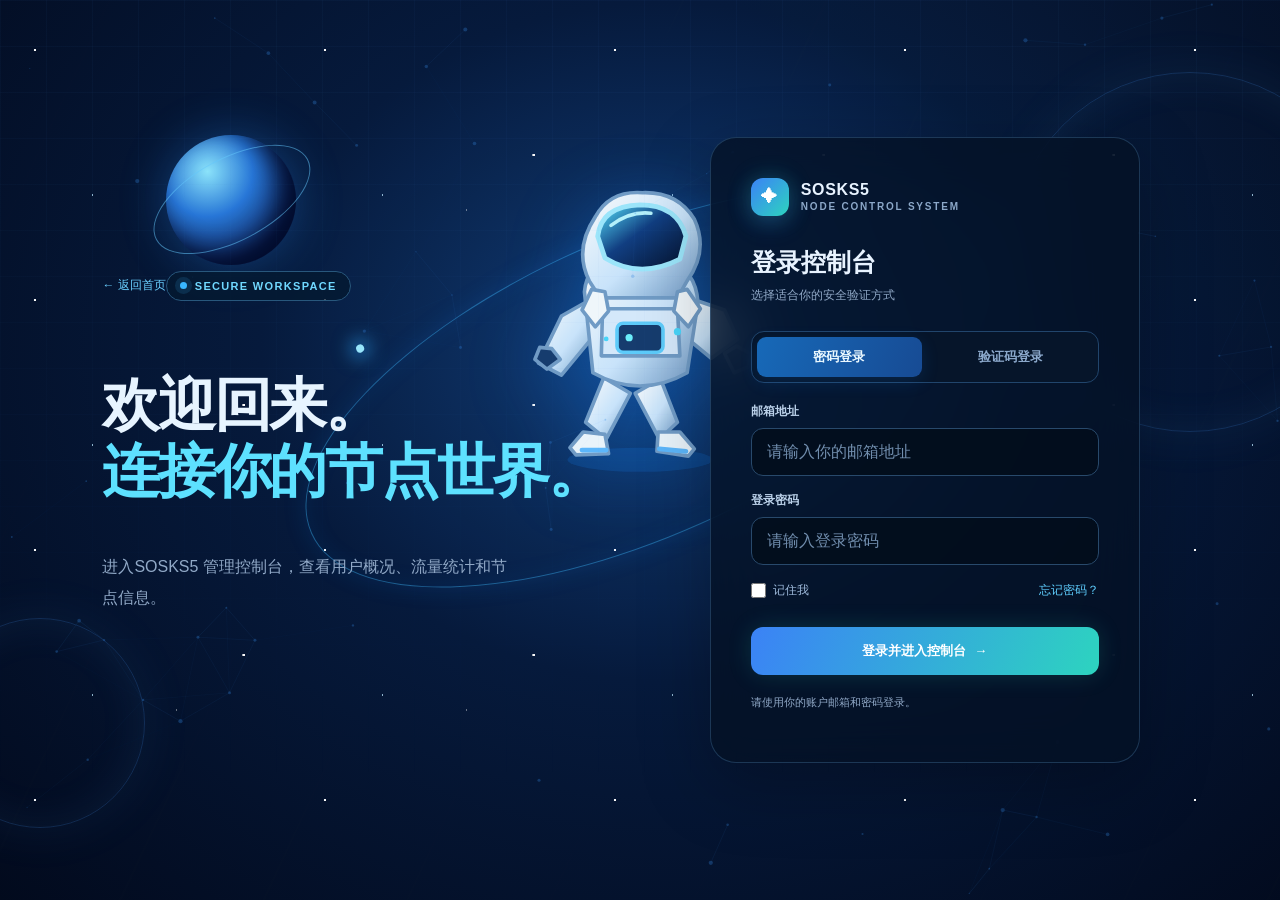
==== commit 32bec65c: "Upgrade login to cinematic deep-space glass UI" ====
--- a/index.html
+++ b/index.html
@@ -64,6 +64,28 @@
 .reset-modal h2{margin:0 32px 8px 0;color:#eaf6ff;font-size:23px}.reset-modal .sub{margin-bottom:18px}.reset-modal .field{margin:14px 0}.reset-modal .btn{margin-top:8px}.modal-close{position:absolute;right:17px;top:14px;width:34px;height:34px;border:1px solid #28527c;border-radius:10px;background:#0d2a4a;color:#b8d5f4;font-size:23px;line-height:1}
 .send-code-btn:disabled{opacity:.55;cursor:not-allowed}
 @media(max-width:560px){.reset-modal{padding:27px 19px}.auth-tab{font-size:12px}}
+
+/* FINAL DEEP-SPACE GLASS PASS */
+:root{--blue:#3b82f6;--blue2:#2dd4bf;--navy:#061326;--ink:#e8f3ff;--muted:#91a9c7;--line:#24405d;--glass:rgba(5,17,35,.76);--shadow:0 28px 90px rgba(0,0,0,.48)}
+html,body{background:#030914;color:#e8f3ff}
+.ambient{background-image:linear-gradient(125deg,rgba(2,8,20,.78),rgba(3,17,39,.72) 48%,rgba(1,10,24,.86)),url("https://images.unsplash.com/photo-1451187580459-43490279c0fa?auto=format&fit=crop&w=2400&q=85");background-size:cover;background-position:center;background-attachment:fixed}
+.ambient:before{background:radial-gradient(ellipse at 70% 22%,rgba(45,212,191,.13),transparent 35%),repeating-linear-gradient(115deg,transparent 0 64px,rgba(76,170,255,.045) 65px 66px,transparent 67px 130px)}
+.ambient:after{background-image:linear-gradient(rgba(80,145,220,.055) 1px,transparent 1px),linear-gradient(90deg,rgba(80,145,220,.055) 1px,transparent 1px)}
+.brandmark,.mark,.feature-icon,.metric-icon{background:linear-gradient(135deg,#3b82f6,#2dd4bf)!important;box-shadow:0 0 25px rgba(45,212,191,.24),0 8px 25px rgba(59,130,246,.22)!important;color:#fff}
+.brand,.brandtext{color:#e8f3ff!important}.brand small{color:#8ca8c9!important}
+.topbar,.sidebar{background:rgba(3,13,29,.72)!important;border-color:rgba(78,132,184,.26)!important;backdrop-filter:blur(22px)}
+.login-layout{background:transparent!important}
+.login-card,.preview,.feature,.metric,.panel,.table-panel,.stat,.dash-columns>.panel{background:rgba(4,17,36,.78)!important;border:1px solid rgba(93,153,205,.28)!important;backdrop-filter:blur(24px);box-shadow:0 22px 70px rgba(0,0,0,.25)}
+.login-card h2,.hero-copy h1,.page-heading h1,.metric strong,.panel-head h3,.preview-title{color:#e8f3ff!important}
+.hero-copy p,.login-message p,.sub,.hint,.feature p,.page-heading p,.crumb,.metric-top,.metric small,.panel-head small{color:#91a9c7!important}
+.field span{color:#bad0e8!important}.field input{background:rgba(3,13,28,.85)!important;border-color:#28496b!important;color:#e8f3ff!important}
+.field input::placeholder{color:#718eae!important}
+.btn-primary{background:linear-gradient(115deg,#3b82f6,#2dd4bf)!important;box-shadow:0 0 25px rgba(45,212,191,.16)!important}
+.btn-soft,.icon-btn{background:rgba(13,36,61,.85)!important;color:#bfe6ff!important;border-color:#2a4b6d!important}
+.eyebrow{background:rgba(5,25,48,.76)!important;border-color:#28577c!important;color:#70d8ff!important}
+table{background:transparent!important}th{background:rgba(8,27,48,.9)!important;color:#91a9c7!important}td{border-color:rgba(72,115,153,.2)!important;color:#c8d9eb!important}
+@media(max-width:700px){.ambient{background-attachment:scroll;background-position:center}}
+
 </style>
 </head>
 <body>
@@ -155,9 +177,7 @@
  try{
   const result=await postAuth(endpoint,payload);const token=result.access_token||(result.data&&result.data.access_token);
   if(!token)throw new Error(result.detail||result.message||'登录接口未返回 access_token。');
-  if(loginMode==='password'&&!rememberMe.checked){sessionStorage.setItem('access_token',token);localStorage.removeItem('access_token');localStorage.removeItem('remembered_email')}
-  else{localStorage.setItem('access_token',token);sessionStorage.removeItem('access_token');if(loginMode==='password'&&rememberMe.checked)localStorage.setItem('remembered_email',email)}
-  if(loginMode==='code'){localStorage.setItem('access_token',token);sessionStorage.removeItem('access_token')}
+  localStorage.setItem('access_token',token);sessionStorage.removeItem('access_token');localStorage.setItem('remembered_email',email);
   toast('登录成功');authHint.textContent='登录成功，正在进入控制台…';window.location.href='/xieyimianban/admin.html';
  }catch(error){showAuthError(error.message||'登录失败，请检查输入后重试。')}
  finally{loginBtn.disabled=false;loginBtn.innerHTML=loginMode==='password'?'登录并进入控制台 <span>→</span>':'验证邮箱并进入控制台 <span>→</span>'}
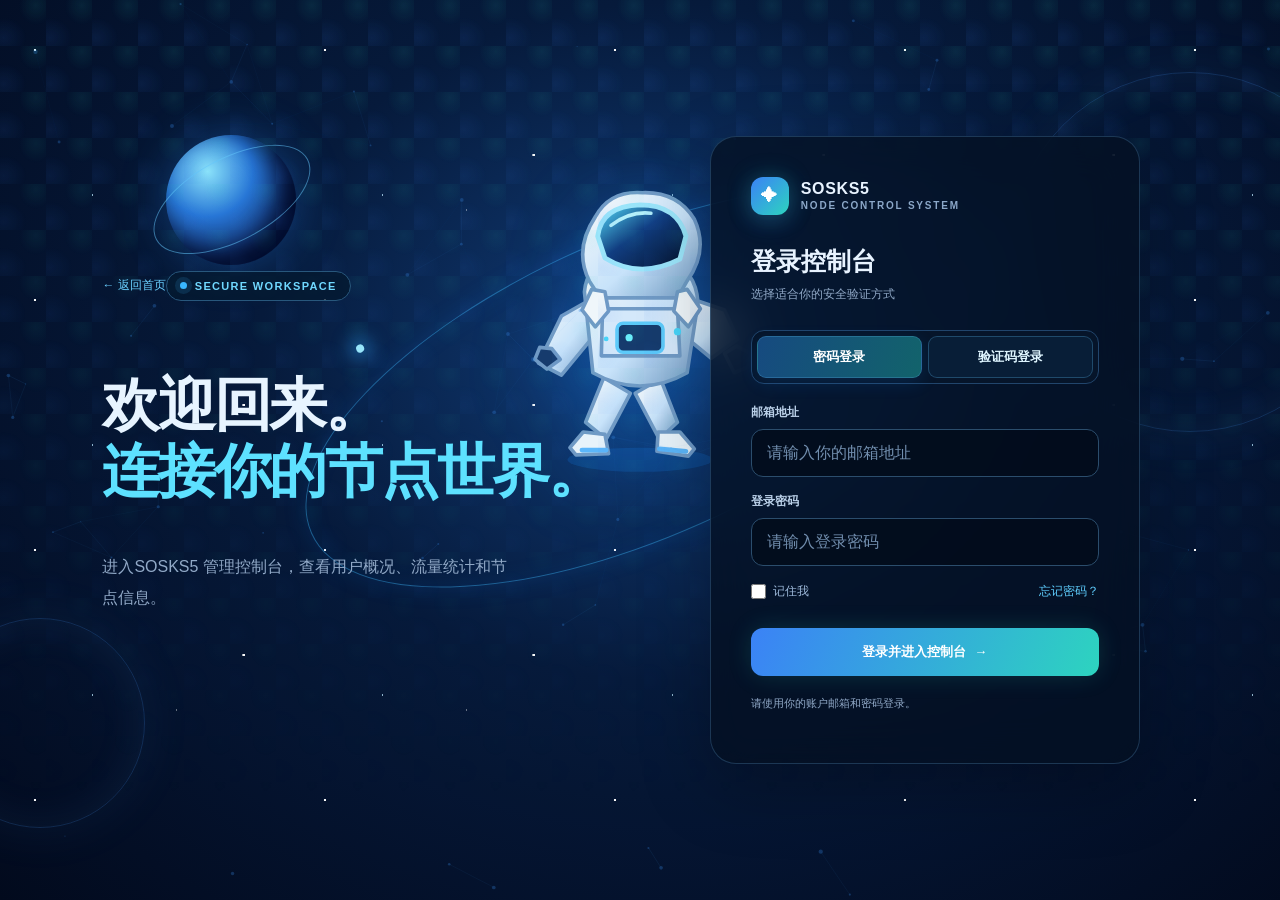
==== commit 98210903: "Polish login with cinematic dark glass styling" ====
--- a/index.html
+++ b/index.html
@@ -86,6 +86,20 @@
 table{background:transparent!important}th{background:rgba(8,27,48,.9)!important;color:#91a9c7!important}td{border-color:rgba(72,115,153,.2)!important;color:#c8d9eb!important}
 @media(max-width:700px){.ambient{background-attachment:scroll;background-position:center}}
 
+
+/* Cinematic real-space photo + dark glass finish */
+html,body{background:#030812;color:#eaf5ff}
+.ambient{background:linear-gradient(125deg,rgba(2,8,20,.86),rgba(3,17,39,.77) 48%,rgba(1,10,24,.9)),url("https://images.unsplash.com/photo-1451187580459-43490279c0fa?auto=format&fit=crop&w=2400&q=85") center/cover fixed no-repeat}
+.ambient:before{backdrop-filter:blur(10px);-webkit-backdrop-filter:blur(10px);background:rgba(2,10,25,.32)}
+.ambient:after{background-image:radial-gradient(ellipse at 78% 12%,rgba(45,212,191,.12),transparent 34%),radial-gradient(ellipse at 8% 82%,rgba(59,130,246,.13),transparent 38%)}
+.login-card,.preview,.feature,.metric,.panel,.sidebar,.topbar,.stat{background:rgba(4,16,34,.78)!important;border-color:rgba(93,153,205,.28)!important;backdrop-filter:blur(22px);-webkit-backdrop-filter:blur(22px);color:#eaf5ff}
+.login-card h2,.hero-copy h1,.feature h3,.page-heading h1,.panel-head h3,.preview-title{color:#eaf5ff}
+.login-message p,.hero-copy p,.feature p,.hint,.sub{color:#9bb5d4}
+.brandmark{background:linear-gradient(135deg,#3b82f6,#2dd4bf)!important;box-shadow:0 0 25px #2dd4bf40,0 8px 24px #3b82f633!important}
+.field input,.code-field input{background:rgba(3,13,28,.88)!important;border-color:#2b4d6c!important;color:#eaf5ff!important}
+.auth-tab,.send-code-btn,.btn-soft,.icon-btn{background:rgba(9,32,57,.9);border:1px solid rgba(75,157,205,.35);color:#dff6ff}
+.btn-primary{background:linear-gradient(110deg,#2479ee,#12a9b5);box-shadow:0 0 25px #1b9cc42b}
+.auth-tab.active{background:linear-gradient(110deg,#164a80,#12636b);color:#fff}
 </style>
 </head>
 <body>
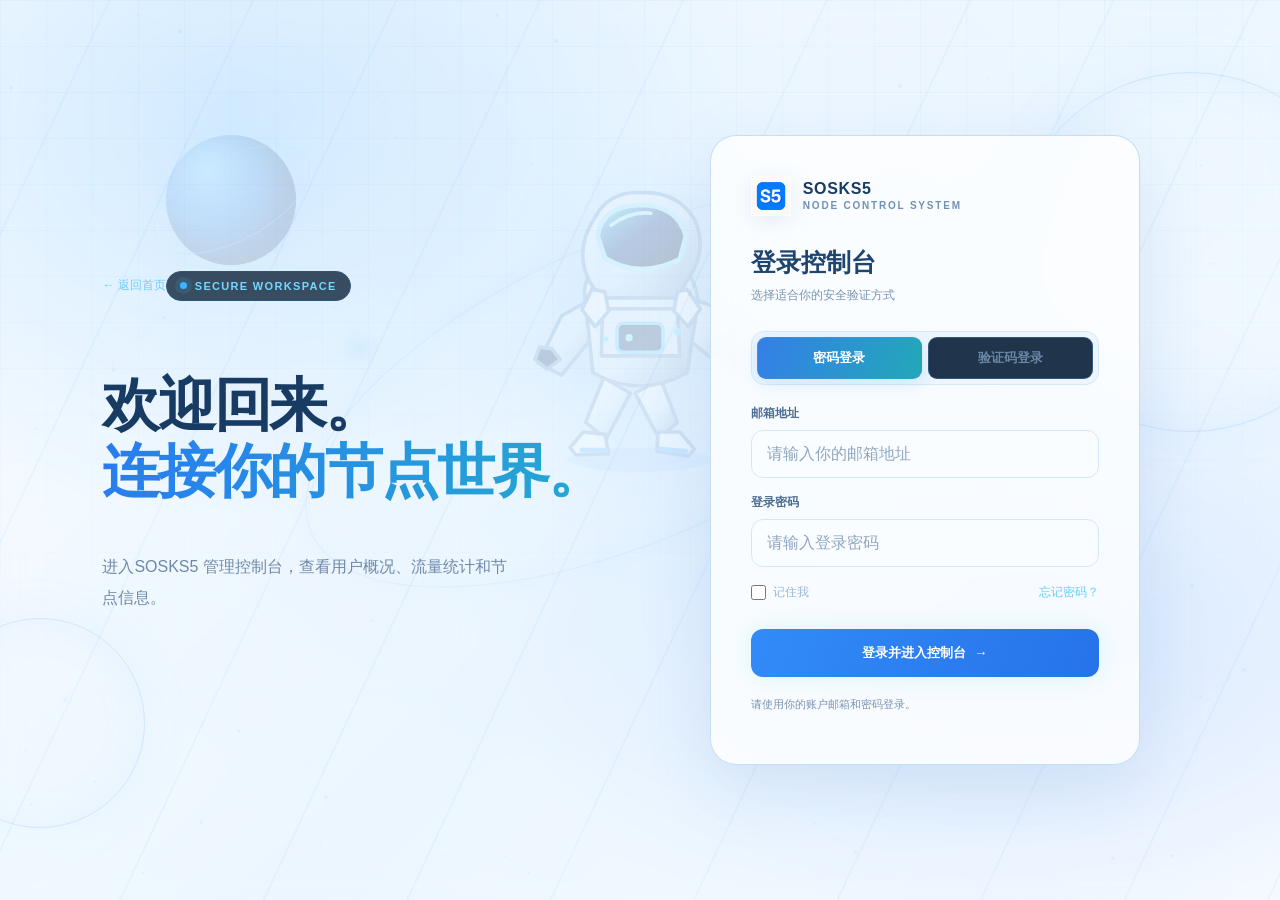
==== commit 4955b98c: "Apply blue-white astronaut theme and use repository logo on landing and login views" ====
--- a/index.html
+++ b/index.html
@@ -101,18 +101,23 @@
 .btn-primary{background:linear-gradient(110deg,#2479ee,#12a9b5);box-shadow:0 0 25px #1b9cc42b}
 .auth-tab.active{background:linear-gradient(110deg,#164a80,#12636b);color:#fff}
 </style>
-</head>
+<style>
+/* Blue-white frosted glass visual system */
+:root{--blue:#287cf0;--blue2:#52b8f4;--navy:#163a63;--ink:#183b63;--muted:#6f89a8;--line:#d7e8f8;--glass:rgba(255,255,255,.78);--shadow:0 24px 70px rgba(42,103,181,.13)}
+html,body{background:#f0f7ff;color:#183b63}.ambient{background:radial-gradient(ellipse at 18% 12%,rgba(101,185,255,.3),transparent 36%),radial-gradient(ellipse at 84% 72%,rgba(71,140,255,.19),transparent 38%),linear-gradient(135deg,#f9fcff,#eaf5ff 55%,#fbfdff)!important}.ambient:before{background:repeating-linear-gradient(115deg,transparent 0 64px,rgba(72,150,235,.07) 65px 66px,transparent 67px 130px)}.ambient:after{background-image:linear-gradient(rgba(80,145,220,.06) 1px,transparent 1px),linear-gradient(90deg,rgba(80,145,220,.06) 1px,transparent 1px)}.astronaut-scene{opacity:.22!important;background:radial-gradient(ellipse at 52% 38%,#d8efff 0%,#edf7ff 48%,#fafdff 100%)!important}.astronaut-scene:before{opacity:.8}.space-orbit{border-color:#56a7eb80!important}.space-planet{opacity:.55}.brand-logo{width:40px;height:40px;object-fit:contain;display:block;filter:drop-shadow(0 5px 10px #367fbc20)}.brand{color:#183b63!important}.brand small{color:#7190b2!important}.topbar,.sidebar{background:rgba(255,255,255,.7)!important;border-color:#d9e9f8!important}.hero-copy h1,.login-message h1{color:#183b63!important}.hero-copy h1 span,.login-message h1 span{background:linear-gradient(100deg,#287cf0,#25a9d0)!important;-webkit-background-clip:text!important;background-clip:text!important;color:transparent!important}.hero-copy p,.login-message p{color:#6f89a8!important}.login-card,.preview,.feature,.metric,.panel,.table-panel,.stat,.dash-columns>.panel{background:rgba(255,255,255,.78)!important;border:1px solid rgba(157,195,232,.55)!important;backdrop-filter:blur(24px);-webkit-backdrop-filter:blur(24px);box-shadow:0 22px 70px rgba(42,103,181,.12)!important;color:#244b75}.login-card h2,.hero-copy h1,.page-heading h1,.metric strong,.panel-head h3,.preview-title,.feature h3{color:#1e456f!important}.login-card .sub,.login-card .hint{color:#7892af!important}.field span{color:#4c6d91!important}.field input{background:#fafdff!important;border-color:#d5e6f7!important;color:#183b63!important}.field input::placeholder{color:#90a6bf!important}.auth-tabs{background:#edf6ff!important;border-color:#d8e8f8!important}.auth-tab{color:#6986a6!important}.auth-tab.active{background:linear-gradient(110deg,#347fe8,#22a8b8)!important;color:white!important}.side-link{color:#6986a6!important}.side-link.active,.side-link:hover{color:#2468c3!important;background:#e7f3ff!important}.metric strong{color:#204a7b!important}.panel-head{border-color:#e2eef9!important}.table-panel th{background:#f5faff!important;color:#7892af!important}.table-panel td{border-color:#e8f1fa!important;color:#557594!important}.btn-primary{background:linear-gradient(110deg,#328bf8,#2673e9)!important}.brandmark{display:none!important}
+@media(prefers-reduced-motion:reduce){.astronaut,.space-planet,.space-orbit,.astronaut-scene:before{animation:none!important}}
+</style></head>
 <body>
 <div class="ambient"><div class="astronaut-scene" aria-hidden="true"><div class="space-planet"></div><div class="space-orbit"></div><div class="astronaut"><svg viewBox="0 0 240 270" xmlns="http://www.w3.org/2000/svg" role="img" aria-label="漂浮的宇航员"><defs><linearGradient id="suit" x1="0" y1="0" x2="1" y2="1"><stop stop-color="#fff"/><stop offset=".55" stop-color="#cce8ff"/><stop offset="1" stop-color="#719cc8"/></linearGradient><linearGradient id="visor" x1="0" y1="0" x2="1" y2="1"><stop stop-color="#57e5ff"/><stop offset=".45" stop-color="#123f83"/><stop offset="1" stop-color="#06132d"/></linearGradient></defs><ellipse cx="120" cy="249" rx="60" ry="10" fill="#168bff" opacity=".18"/><g stroke="#739ec9" stroke-width="3" stroke-linejoin="round"><path d="M83 145 55 179 36 169 55 130 78 117Z" fill="url(#suit)"/><path d="M151 142 179 165 201 149 190 125 163 116Z" fill="url(#suit)"/><path d="M90 181 75 218 92 232 112 194Z" fill="url(#suit)"/><path d="M137 182 151 218 136 232 116 194Z" fill="url(#suit)"/><path d="M73 226 91 228 94 244 67 245 62 239Z" fill="#edf8ff"/><path d="M135 226 153 226 165 240 160 246 134 242Z" fill="#edf8ff"/><path d="M74 110 Q76 87 99 83 L143 85 Q166 91 168 119 L159 177 Q120 199 81 177Z" fill="url(#suit)"/><path d="M89 124 151 124 153 163 88 163Z" fill="#d9edff"/><rect x="101" y="136" width="38" height="24" rx="5" fill="#173d70" stroke="#5fcfff"/><circle cx="111" cy="148" r="3" fill="#6ef2ff" stroke="none"/><path d="M78 101 Q65 75 83 48 Q95 26 122 28 Q151 27 165 50 Q177 76 159 101 L151 115 87 115Z" fill="url(#suit)"/><path d="M85 64 Q88 39 120 38 Q151 38 158 64 L153 83 Q120 100 91 82Z" fill="url(#visor)" stroke="#9feaff" stroke-width="4"/><path d="M96 55 Q112 43 129 45" fill="none" stroke="#b8f5ff" stroke-width="3" stroke-linecap="round"/><path d="M80 108 72 125 83 139 94 126 91 110Z" fill="#f4fbff"/><path d="M159 108 170 124 160 139 148 126 151 110Z" fill="#f4fbff"/><path d="M54 166 43 174 33 166 37 156 47 157Z" fill="#173d70"/><path d="M190 161 200 155 211 161 210 172 198 177Z" fill="#173d70"/><path d="M72 241 92 241M136 240 158 242" stroke="#5ebaff" stroke-width="4" stroke-linecap="round"/></g><g fill="#4ad9ff"><circle cx="151" cy="143" r="3"/><circle cx="92" cy="149" r="2"/></g></svg></div><canvas id="particles"></canvas></div><div class="orb one"></div><div class="orb two"></div></div>
 <div class="app">
 <section id="landing" class="view">
-<header class="topbar"><div class="brand"><div class="brandmark"><svg viewBox="0 0 24 24" fill="none" stroke="currentColor" stroke-width="1.8"><path d="M12 2 21 7v10l-9 5-9-5V7l9-5Z"/><path d="m7 9 5-3 5 3-5 3-5-3Zm0 5 5 3 5-3M12 12v5"/></svg></div><div>SOSKS5<small>NODE CONTROL SYSTEM</small></div></div><nav class="nav"><a href="#features">功能亮点</a><a href="#preview">界面预览</a><button class="btn btn-primary" onclick="showView('login')">进入控制台 ↗</button></nav></header>
+<header class="topbar"><div class="brand"><img class="brand-logo" src="./logo.png" alt="SOSKS5 Logo"><div>SOSKS5<small>NODE CONTROL SYSTEM</small></div></div><nav class="nav"><a href="#features">功能亮点</a><a href="#preview">界面预览</a><button class="btn btn-primary" onclick="showView('login')">进入控制台 ↗</button></nav></header>
 <main class="hero"><div class="hero-copy"><div class="eyebrow"><span class="pulse"></span> NEXT-GEN NODE MANAGEMENT</div><h1>让节点管理<span>更清晰、更简单。</span></h1><p>轻量、直观的多协议节点管理中心。把用户、流量和节点状态集中在一个清爽的控制台中，随时掌握运行概况。</p><div class="hero-actions"><button class="btn btn-primary" onclick="showView('login')">开始使用 <span>→</span></button><a class="btn btn-soft" href="#features" style="text-decoration:none">探索功能 ↓</a></div><div class="trust"><span class="trust-line"></span><span>LIGHTWEIGHT</span><span>·</span><span>REAL-TIME READY</span><span>·</span><span>MOBILE FRIENDLY</span></div></div>
 <div class="preview-wrap" id="preview"><div class="preview-glow"></div><div class="preview"><div class="preview-head"><div class="preview-title">系统运行概览 <small style="display:block;color:#8ca3bd;font-weight:400;font-size:10px;margin-top:5px">NODE OVERVIEW / DEMO</small></div><span class="live">● 演示数据</span></div><div class="preview-stats"><div class="stat"><label>在线用户</label><strong>128</strong><small>↗ 运行状态良好</small></div><div class="stat"><label>总流量使用</label><strong>68.4 <small style="display:inline;font-size:12px;color:#4d84c1">GB</small></strong><small>本周期累计</small></div></div><div class="chart"><svg viewBox="0 0 420 140" preserveAspectRatio="none"><defs><linearGradient id="area" x1="0" x2="0" y1="0" y2="1"><stop offset="0%" stop-color="#5bb7ff" stop-opacity=".32"/><stop offset="100%" stop-color="#5bb7ff" stop-opacity="0"/></linearGradient></defs><g stroke="#e1edf9" stroke-dasharray="3 5"><path d="M0 25H420M0 60H420M0 95H420M0 130H420"/></g><path d="M0 106 C24 95 32 110 55 83 S88 94 112 72 S151 82 175 54 S207 75 231 64 S264 28 289 45 S325 70 347 37 S389 55 420 18 L420 140 L0 140Z" fill="url(#area)"/><path d="M0 106 C24 95 32 110 55 83 S88 94 112 72 S151 82 175 54 S207 75 231 64 S264 28 289 45 S325 70 347 37 S389 55 420 18" fill="none" stroke="#388cf4" stroke-width="2.5" stroke-linecap="round"/></svg></div><div class="preview-users"><span>活跃用户分布</span><div class="avatars"><div class="avatar">A</div><div class="avatar">B</div><div class="avatar">C</div><div class="avatar">+125</div></div></div></div></div></main>
 <div id="features" class="features"><article class="feature"><div class="feature-icon">⌁</div><h3>流量一目了然</h3><p>集中查看流量使用情况与配额，帮助你快速发现异常使用。</p></article><article class="feature"><div class="feature-icon">◇</div><h3>用户管理更轻松</h3><p>统一整理用户、协议与状态，减少重复操作，让管理更高效。</p></article><article class="feature"><div class="feature-icon">◎</div><h3>轻量清爽的体验</h3><p>蓝白科技视觉、动态粒子背景与响应式布局，手机电脑都好用。</p></article></div>
 </section>
 <section id="login" class="view active"><div class="login-layout"><div class="login-message"><button class="backlink" onclick="showView('landing')">← 返回首页</button><div class="eyebrow"><span class="pulse"></span> SECURE WORKSPACE</div><h1>欢迎回来。<br><span style="color:#3988f3">连接你的节点世界。</span></h1><p>进入SOSKS5 管理控制台，查看用户概况、流量统计和节点信息。</p></div><form class="login-card" id="loginForm">
-<div class="brand" style="margin-bottom:30px"><div class="brandmark">✦</div><div>SOSKS5<small>NODE CONTROL SYSTEM</small></div></div>
+<div class="brand" style="margin-bottom:30px"><img class="brand-logo" src="./logo.png" alt="SOSKS5 Logo"><div>SOSKS5<small>NODE CONTROL SYSTEM</small></div></div>
 <h2>登录控制台</h2><p class="sub">选择适合你的安全验证方式</p>
 <div class="auth-tabs" role="tablist" aria-label="登录方式">
 <button type="button" class="auth-tab active" id="passwordTab" role="tab" aria-selected="true" data-mode="password">密码登录</button>
@@ -140,7 +145,7 @@
 <button class="btn btn-primary" id="resetSubmitBtn" type="submit">确认重置密码</button>
 </form>
 </section></div></div></section>
-<section id="dashboard" class="view"><div class="dash"><aside class="sidebar"><div class="sidebrand"><div class="brand"><div class="brandmark">✦</div><div class="brandtext">SOSKS5<small>CONTROL CENTER</small></div></div></div><div class="side-label">工作空间</div><nav><button class="side-link active" data-page="overview" onclick="showPage('overview',this)"><span class="ico">▦</span><span class="linktext">总览</span></button><button class="side-link" data-page="users" onclick="showPage('users',this)"><span class="ico">♙</span><span class="linktext">用户管理</span></button><button class="side-link" data-page="nodes" onclick="showPage('nodes',this)"><span class="ico">⌘</span><span class="linktext">节点管理</span></button><button class="side-link" data-page="bots" onclick="showPage('bots',this)"><span class="ico">◉</span><span class="linktext">机器人管理</span></button><button class="side-link" data-page="settings" onclick="showPage('settings',this)"><span class="ico">⚙</span><span class="linktext">系统设置</span></button></nav><div class="side-bottom"><button class="side-link" onclick="showView('landing')"><span class="ico">↪</span><span class="linktext">退出演示</span></button><div class="profile"><div class="profile-icon">♙</div><div class="profile-text"><strong>管理员</strong><small>演示工作空间</small></div></div></div></aside><main class="dash-main"><header class="dash-top"><div class="crumb">工作空间　/　<strong id="crumbTitle">总览</strong></div><div class="top-actions"><span class="live">● 演示模式</span><button class="icon-btn" onclick="toast('通知中心将在后续版本接入')" aria-label="通知">♧</button></div></header><div class="dash-content" id="dashContent"></div></main></div></section>
+<section id="dashboard" class="view"><div class="dash"><aside class="sidebar"><div class="sidebrand"><div class="brand"><img class="brand-logo" src="./logo.png" alt="SOSKS5 Logo"><div class="brandtext">SOSKS5<small>CONTROL CENTER</small></div></div></div><div class="side-label">工作空间</div><nav><button class="side-link active" data-page="overview" onclick="showPage('overview',this)"><span class="ico">▦</span><span class="linktext">总览</span></button><button class="side-link" data-page="users" onclick="showPage('users',this)"><span class="ico">♙</span><span class="linktext">用户管理</span></button><button class="side-link" data-page="nodes" onclick="showPage('nodes',this)"><span class="ico">⌘</span><span class="linktext">节点管理</span></button><button class="side-link" data-page="bots" onclick="showPage('bots',this)"><span class="ico">◉</span><span class="linktext">机器人管理</span></button><button class="side-link" data-page="settings" onclick="showPage('settings',this)"><span class="ico">⚙</span><span class="linktext">系统设置</span></button></nav><div class="side-bottom"><button class="side-link" onclick="showView('landing')"><span class="ico">↪</span><span class="linktext">退出演示</span></button><div class="profile"><div class="profile-icon">♙</div><div class="profile-text"><strong>管理员</strong><small>演示工作空间</small></div></div></div></aside><main class="dash-main"><header class="dash-top"><div class="crumb">工作空间　/　<strong id="crumbTitle">总览</strong></div><div class="top-actions"><span class="live">● 演示模式</span><button class="icon-btn" onclick="toast('通知中心将在后续版本接入')" aria-label="通知">♧</button></div></header><div class="dash-content" id="dashContent"></div></main></div></section>
 </div><div class="toast" id="toast"></div>
 <script>
 const $=s=>document.querySelector(s);let currentPage='overview';
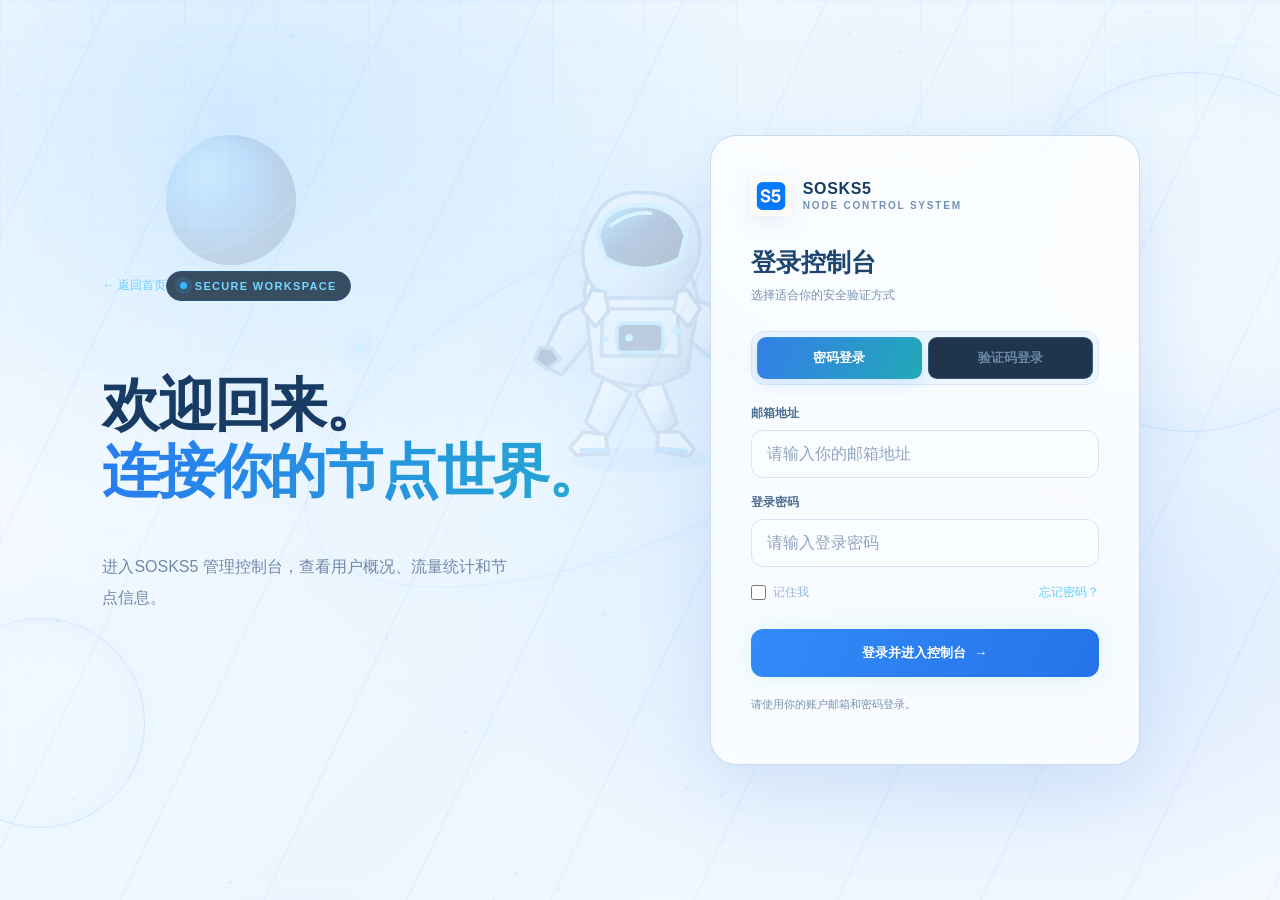
==== commit 45902fb2: "Localize common management interface labels" ====
--- a/index.html
+++ b/index.html
@@ -236,5 +236,45 @@
 // Lightweight animated blue-white particle network; no external dependencies.
 (()=>{const canvas=$('#particles'),ctx=canvas.getContext('2d');let w,h,pts=[],raf;function resize(){w=canvas.width=innerWidth*devicePixelRatio;h=canvas.height=innerHeight*devicePixelRatio;canvas.style.width=innerWidth+'px';canvas.style.height=innerHeight+'px';ctx.setTransform(devicePixelRatio,0,0,devicePixelRatio,0,0);pts=Array.from({length:Math.min(72,Math.floor(innerWidth/16))},()=>({x:Math.random()*innerWidth,y:Math.random()*innerHeight,vx:(Math.random()-.5)*.24,vy:(Math.random()-.5)*.24,r:Math.random()*1.7+.5}))}function draw(){ctx.clearRect(0,0,innerWidth,innerHeight);for(let i=0;i<pts.length;i++){const p=pts[i];p.x+=p.vx;p.y+=p.vy;if(p.x<0||p.x>innerWidth)p.vx*=-1;if(p.y<0||p.y>innerHeight)p.vy*=-1;ctx.beginPath();ctx.arc(p.x,p.y,p.r,0,Math.PI*2);ctx.fillStyle='rgba(56,139,232,.42)';ctx.fill();for(let j=i+1;j<pts.length;j++){const q=pts[j],dx=p.x-q.x,dy=p.y-q.y,d=Math.hypot(dx,dy);if(d<118){ctx.strokeStyle='rgba(67,151,236,'+(1-d/118)*.16+')';ctx.lineWidth=1;ctx.beginPath();ctx.moveTo(p.x,p.y);ctx.lineTo(q.x,q.y);ctx.stroke()}}}raf=requestAnimationFrame(draw)}addEventListener('resize',resize);resize();if(!matchMedia('(prefers-reduced-motion: reduce)').matches)draw();else{ctx.clearRect(0,0,innerWidth,innerHeight)}})();
 </script>
+<script>
+/* 中文商业界面文案校正：保留品牌名、协议标识、邮箱与商品原始名称 */
+(function(){
+ const dict={
+ "GLOBAL DIGITAL SERVICE PLATFORM":"全球数字服务枢纽","SOCKS5 · SERVICE NOTICE":"服务公告",
+ "DAILY REWARD / BLIND BOX":"每日福利 / 惊喜盲盒","REFERRAL / COMMUNITY":"推广与社群",
+ "LIVE SERVICE CATALOG":"实时服务目录","AVAILABLE PLANS":"可选服务套餐",
+ "Sign In":"登录","Sign in":"登录","Register":"注册","Login":"登录","Logout":"退出登录",
+ "All Products":"全部商品","Shopping Cart":"购物车","Your cart is empty":"购物车还是空的",
+ "Browse Products":"浏览商品","Checkout":"确认订单","Order Summary":"订单摘要",
+ "Payment Method":"支付方式","Wallet Balance":"钱包余额","Available Balance":"可用余额",
+ "Place Order":"提交订单","My Orders":"我的订单","User Dashboard":"用户中心",
+ "Member Since":"注册时间","Wallet":"钱包","Query":"查询","Nodes":"节点中心",
+ "Order / Node Query":"订单 / 节点查询","Credential":"查询凭证","Query Now":"立即查询",
+ "Loading...":"正在加载…","Back Home":"返回首页","Remove":"移除","Total":"合计",
+ "Proceed to Checkout":"前往结算","Email":"邮箱","Password":"密码",
+ "Please sign in to view your cart.":"请先登录后查看购物车。",
+ "Instant delivery of global digital accounts & proxy nodes.":"全球数字商品与网络服务，交付状态清晰可查。",
+ "DAILY REWARD / BLIND BOX":"每日福利 / 惊喜盲盒",
+ "System Settings":"系统设置","Settings":"设置","Overview":"总览",
+ "Dashboard":"控制台","User Management":"用户管理","Product Management":"商品管理",
+ "Order Management":"订单管理","Node Management":"节点管理","Bot Management":"机器人管理",
+ "Sign out":"退出登录","Search":"搜索","Refresh":"刷新","Save":"保存","Cancel":"取消",
+ "Create":"创建","Delete":"删除","Edit":"编辑","Status":"状态","Actions":"操作",
+ "Total Users":"用户总数","Total Orders":"订单总数","Revenue":"营收",
+ "UI Preview 0.1":"界面预览版 0.1","API Connection":"接口连接",
+ "SERVICE NOTICE":"服务公告","LIVE":"运行状态","PREVIEW":"预览"
+ };
+ const translate=root=>{
+  const walker=document.createTreeWalker(root,NodeFilter.SHOW_TEXT);const nodes=[];
+  while(walker.nextNode())nodes.push(walker.currentNode);
+  nodes.forEach(n=>{const s=n.nodeValue.trim();if(dict[s])n.nodeValue=n.nodeValue.replace(s,dict[s]);});
+  root.querySelectorAll("input[placeholder],textarea[placeholder]").forEach(el=>{if(dict[el.placeholder])el.placeholder=dict[el.placeholder]});
+  root.querySelectorAll("[aria-label],[title]").forEach(el=>["aria-label","title"].forEach(a=>{const v=el.getAttribute(a);if(dict[v])el.setAttribute(a,dict[v])}));
+ };
+ const run=()=>translate(document.body);
+ if(document.readyState==="loading")document.addEventListener("DOMContentLoaded",run,{once:true});else run();
+ new MutationObserver(()=>translate(document.body)).observe(document.documentElement,{subtree:true,childList:true,characterData:true});
+})();
+</script>
 </body>
 </html>
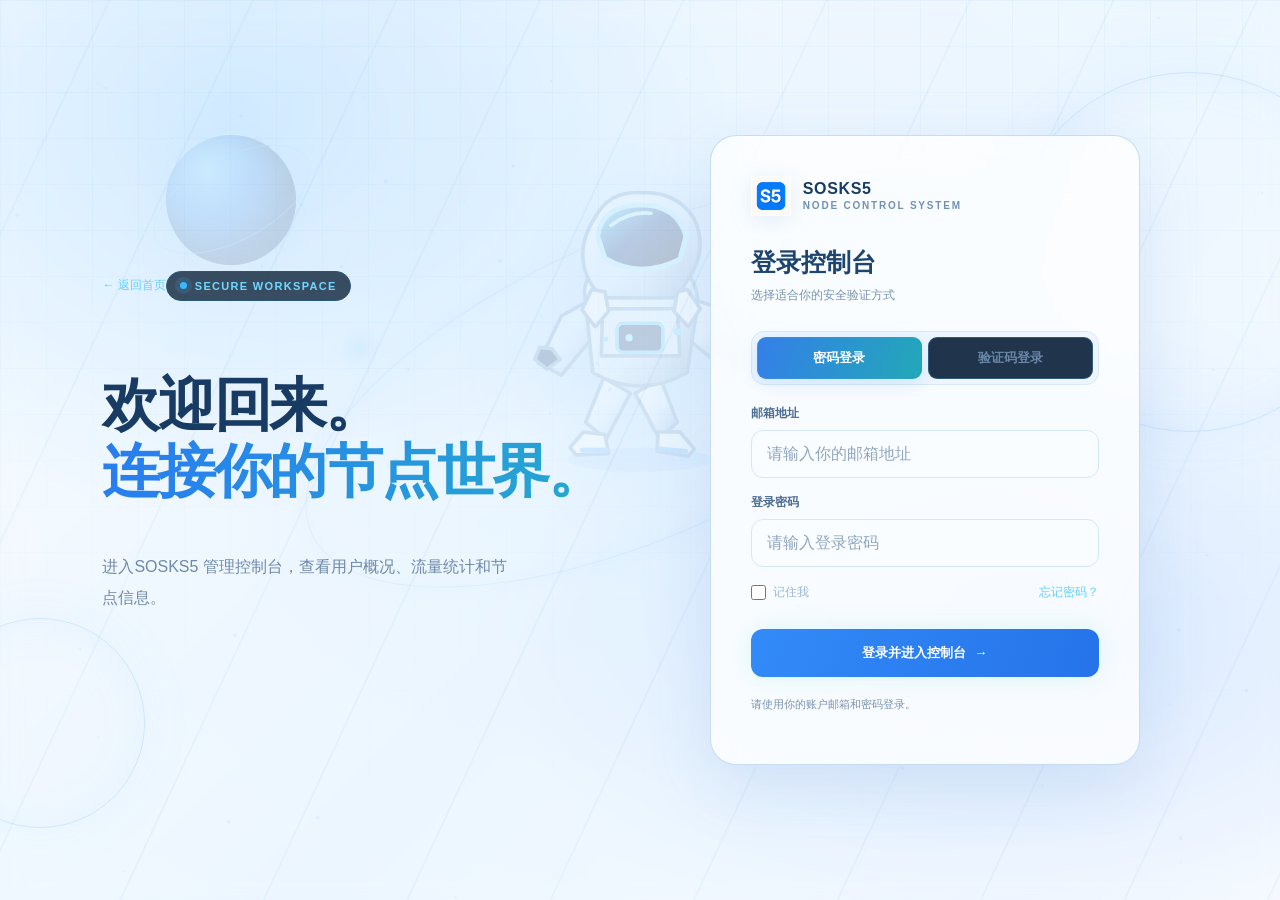
==== commit 1884a443: "Add mobile overflow guardrails to admin UI" ====
--- a/index.html
+++ b/index.html
@@ -276,5 +276,27 @@
  new MutationObserver(()=>translate(document.body)).observe(document.documentElement,{subtree:true,childList:true,characterData:true});
 })();
 </script>
+<style id="mobile-layout-guard">
+html,body{max-width:100%;overflow-x:hidden}
+img,svg,canvas,video{max-width:100%}
+@media(max-width:900px){
+.hero{grid-template-columns:minmax(0,1fr)!important}
+.preview-wrap{min-width:0;max-width:100%}
+}
+@media(max-width:700px){
+.app{width:100%;max-width:100%;padding-left:14px;padding-right:14px;box-sizing:border-box}
+.topbar{max-width:100%;gap:10px;flex-wrap:wrap}
+.nav{max-width:100%;overflow-x:auto}
+.hero{padding-left:0;padding-right:0}
+.stats-grid,.stat-grid,.metric-grid,.cards-grid,.dashboard-grid{grid-template-columns:minmax(0,1fr)!important}
+.card,.panel,.stat-card,.metric-card{min-width:0;max-width:100%;box-sizing:border-box}
+.page-header,.section-header,.panel-header{align-items:flex-start;flex-wrap:wrap;gap:12px}
+.table-wrap,.table-container{max-width:100%;overflow-x:auto;-webkit-overflow-scrolling:touch}
+table{min-width:600px}
+input,select,textarea{min-width:0;max-width:100%;box-sizing:border-box}
+button,.btn{max-width:100%;white-space:normal;line-height:1.4}
+}
+@media(max-width:380px){.app{padding-left:10px;padding-right:10px}}
+</style>
 </body>
 </html>
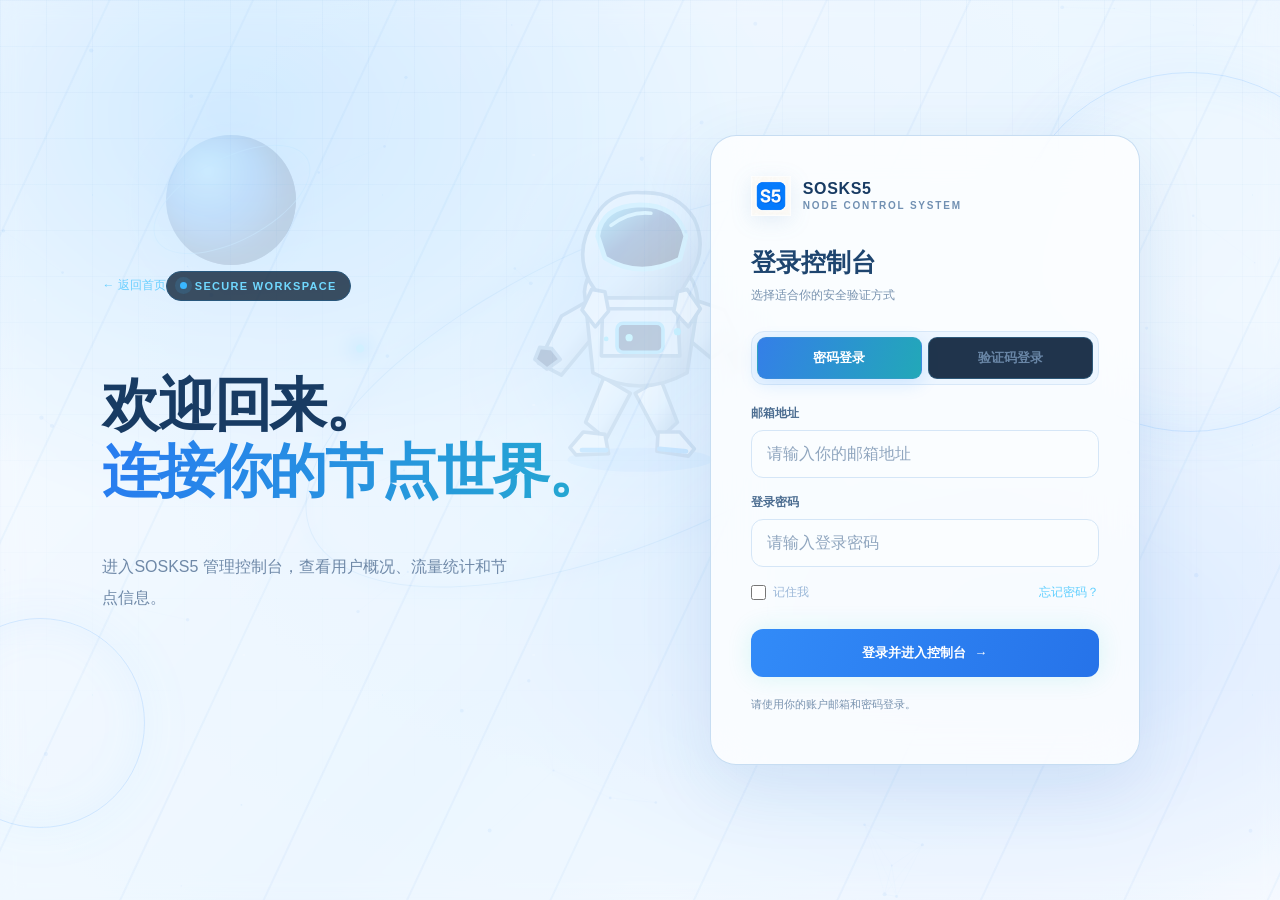
==== commit 3523405c: "Load local branded UI fallbacks and safe link controls" ====
--- a/index.html
+++ b/index.html
@@ -106,7 +106,7 @@
 :root{--blue:#287cf0;--blue2:#52b8f4;--navy:#163a63;--ink:#183b63;--muted:#6f89a8;--line:#d7e8f8;--glass:rgba(255,255,255,.78);--shadow:0 24px 70px rgba(42,103,181,.13)}
 html,body{background:#f0f7ff;color:#183b63}.ambient{background:radial-gradient(ellipse at 18% 12%,rgba(101,185,255,.3),transparent 36%),radial-gradient(ellipse at 84% 72%,rgba(71,140,255,.19),transparent 38%),linear-gradient(135deg,#f9fcff,#eaf5ff 55%,#fbfdff)!important}.ambient:before{background:repeating-linear-gradient(115deg,transparent 0 64px,rgba(72,150,235,.07) 65px 66px,transparent 67px 130px)}.ambient:after{background-image:linear-gradient(rgba(80,145,220,.06) 1px,transparent 1px),linear-gradient(90deg,rgba(80,145,220,.06) 1px,transparent 1px)}.astronaut-scene{opacity:.22!important;background:radial-gradient(ellipse at 52% 38%,#d8efff 0%,#edf7ff 48%,#fafdff 100%)!important}.astronaut-scene:before{opacity:.8}.space-orbit{border-color:#56a7eb80!important}.space-planet{opacity:.55}.brand-logo{width:40px;height:40px;object-fit:contain;display:block;filter:drop-shadow(0 5px 10px #367fbc20)}.brand{color:#183b63!important}.brand small{color:#7190b2!important}.topbar,.sidebar{background:rgba(255,255,255,.7)!important;border-color:#d9e9f8!important}.hero-copy h1,.login-message h1{color:#183b63!important}.hero-copy h1 span,.login-message h1 span{background:linear-gradient(100deg,#287cf0,#25a9d0)!important;-webkit-background-clip:text!important;background-clip:text!important;color:transparent!important}.hero-copy p,.login-message p{color:#6f89a8!important}.login-card,.preview,.feature,.metric,.panel,.table-panel,.stat,.dash-columns>.panel{background:rgba(255,255,255,.78)!important;border:1px solid rgba(157,195,232,.55)!important;backdrop-filter:blur(24px);-webkit-backdrop-filter:blur(24px);box-shadow:0 22px 70px rgba(42,103,181,.12)!important;color:#244b75}.login-card h2,.hero-copy h1,.page-heading h1,.metric strong,.panel-head h3,.preview-title,.feature h3{color:#1e456f!important}.login-card .sub,.login-card .hint{color:#7892af!important}.field span{color:#4c6d91!important}.field input{background:#fafdff!important;border-color:#d5e6f7!important;color:#183b63!important}.field input::placeholder{color:#90a6bf!important}.auth-tabs{background:#edf6ff!important;border-color:#d8e8f8!important}.auth-tab{color:#6986a6!important}.auth-tab.active{background:linear-gradient(110deg,#347fe8,#22a8b8)!important;color:white!important}.side-link{color:#6986a6!important}.side-link.active,.side-link:hover{color:#2468c3!important;background:#e7f3ff!important}.metric strong{color:#204a7b!important}.panel-head{border-color:#e2eef9!important}.table-panel th{background:#f5faff!important;color:#7892af!important}.table-panel td{border-color:#e8f1fa!important;color:#557594!important}.btn-primary{background:linear-gradient(110deg,#328bf8,#2673e9)!important}.brandmark{display:none!important}
 @media(prefers-reduced-motion:reduce){.astronaut,.space-planet,.space-orbit,.astronaut-scene:before{animation:none!important}}
-</style></head>
+</style><link rel="stylesheet" href="./css/ui-fallbacks.css"></head>
 <body>
 <div class="ambient"><div class="astronaut-scene" aria-hidden="true"><div class="space-planet"></div><div class="space-orbit"></div><div class="astronaut"><svg viewBox="0 0 240 270" xmlns="http://www.w3.org/2000/svg" role="img" aria-label="漂浮的宇航员"><defs><linearGradient id="suit" x1="0" y1="0" x2="1" y2="1"><stop stop-color="#fff"/><stop offset=".55" stop-color="#cce8ff"/><stop offset="1" stop-color="#719cc8"/></linearGradient><linearGradient id="visor" x1="0" y1="0" x2="1" y2="1"><stop stop-color="#57e5ff"/><stop offset=".45" stop-color="#123f83"/><stop offset="1" stop-color="#06132d"/></linearGradient></defs><ellipse cx="120" cy="249" rx="60" ry="10" fill="#168bff" opacity=".18"/><g stroke="#739ec9" stroke-width="3" stroke-linejoin="round"><path d="M83 145 55 179 36 169 55 130 78 117Z" fill="url(#suit)"/><path d="M151 142 179 165 201 149 190 125 163 116Z" fill="url(#suit)"/><path d="M90 181 75 218 92 232 112 194Z" fill="url(#suit)"/><path d="M137 182 151 218 136 232 116 194Z" fill="url(#suit)"/><path d="M73 226 91 228 94 244 67 245 62 239Z" fill="#edf8ff"/><path d="M135 226 153 226 165 240 160 246 134 242Z" fill="#edf8ff"/><path d="M74 110 Q76 87 99 83 L143 85 Q166 91 168 119 L159 177 Q120 199 81 177Z" fill="url(#suit)"/><path d="M89 124 151 124 153 163 88 163Z" fill="#d9edff"/><rect x="101" y="136" width="38" height="24" rx="5" fill="#173d70" stroke="#5fcfff"/><circle cx="111" cy="148" r="3" fill="#6ef2ff" stroke="none"/><path d="M78 101 Q65 75 83 48 Q95 26 122 28 Q151 27 165 50 Q177 76 159 101 L151 115 87 115Z" fill="url(#suit)"/><path d="M85 64 Q88 39 120 38 Q151 38 158 64 L153 83 Q120 100 91 82Z" fill="url(#visor)" stroke="#9feaff" stroke-width="4"/><path d="M96 55 Q112 43 129 45" fill="none" stroke="#b8f5ff" stroke-width="3" stroke-linecap="round"/><path d="M80 108 72 125 83 139 94 126 91 110Z" fill="#f4fbff"/><path d="M159 108 170 124 160 139 148 126 151 110Z" fill="#f4fbff"/><path d="M54 166 43 174 33 166 37 156 47 157Z" fill="#173d70"/><path d="M190 161 200 155 211 161 210 172 198 177Z" fill="#173d70"/><path d="M72 241 92 241M136 240 158 242" stroke="#5ebaff" stroke-width="4" stroke-linecap="round"/></g><g fill="#4ad9ff"><circle cx="151" cy="143" r="3"/><circle cx="92" cy="149" r="2"/></g></svg></div><canvas id="particles"></canvas></div><div class="orb one"></div><div class="orb two"></div></div>
 <div class="app">
@@ -298,5 +298,5 @@
 }
 @media(max-width:380px){.app{padding-left:10px;padding-right:10px}}
 </style>
-</body>
+<script src="./js/ui-fallbacks.js" defer></script></body>
 </html>
--- a/css/ui-fallbacks.css
+++ b/css/ui-fallbacks.css
@@ -0,0 +1 @@
+.asset-fallback{object-fit:contain!important;padding:18%!important;background:radial-gradient(circle at 25% 15%,rgba(54,180,255,.32),transparent 42%),linear-gradient(135deg,#102d50,#071326 68%,#103b53)!important;border:1px solid rgba(93,224,255,.22);border-radius:16px}.safe-copy-link{border:1px solid rgba(85,232,255,.35);background:linear-gradient(135deg,rgba(25,100,160,.4),rgba(12,35,60,.9));color:#70efff;padding:10px 14px;border-radius:12px;font:inherit;cursor:pointer}.safe-copy-link:focus-visible{outline:2px solid #70efff;outline-offset:2px}
